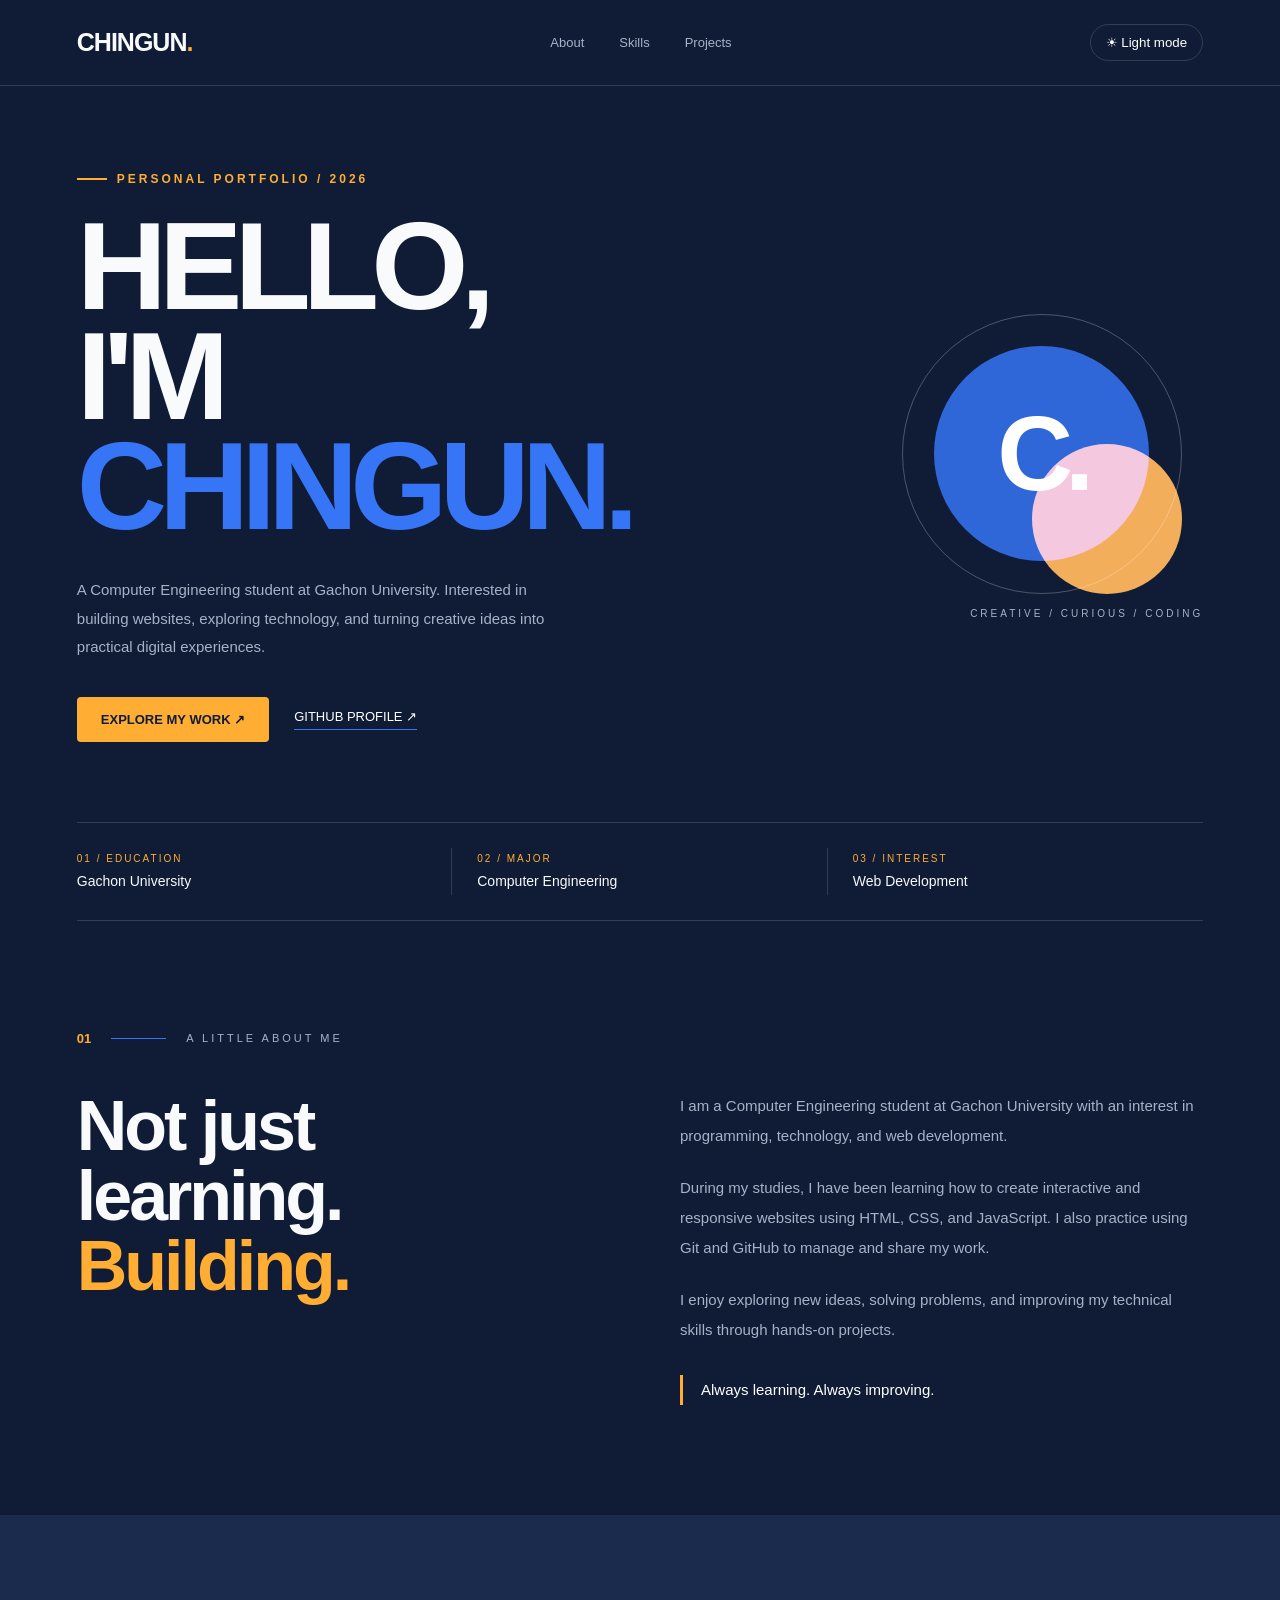
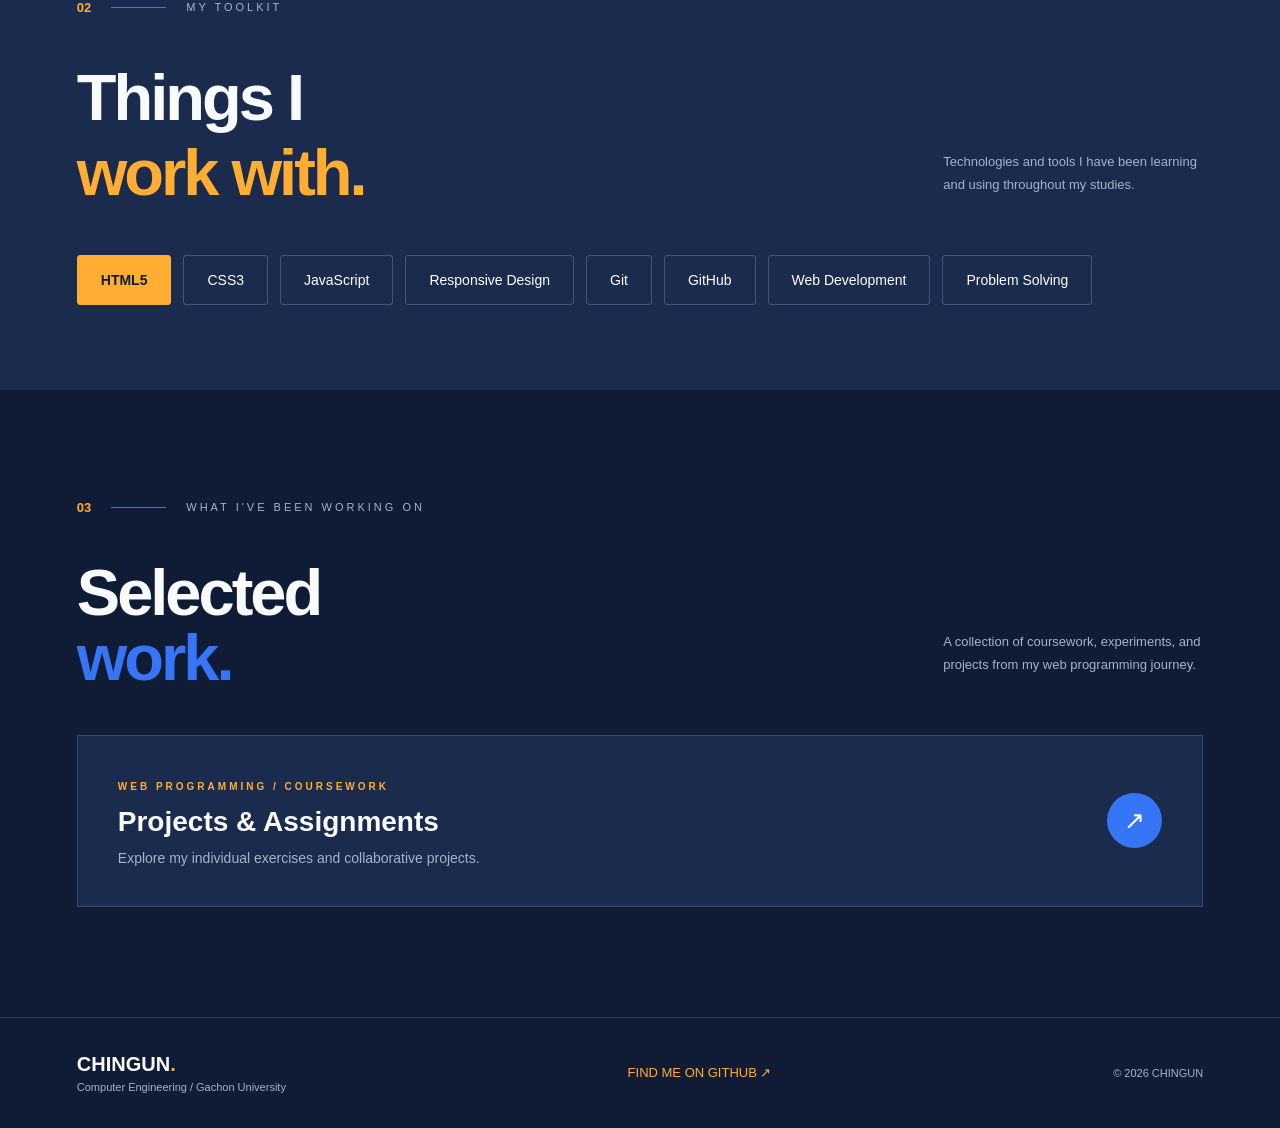
==== index.html @ 5b151d81 "Create index.html" ====
<!DOCTYPE html>
<html lang="en">
<head>
  <meta charset="UTF-8">
  <meta name="viewport" content="width=device-width, initial-scale=1.0">
  <meta name="description" content="Chingun's personal portfolio and web development projects.">
  <title>CHINGUN — Digital Portfolio</title>
  <script src="script.js" defer></script>

  <style>
    :root {
      --navy: #101c35;
      --navy-light: #1a2b4d;
      --blue: #3675f5;
      --orange: #ffad33;
      --white: #f8fafc;
      --muted: #a6b2c7;
      --line: rgba(255,255,255,0.14);
    }

    * {
      box-sizing: border-box;
      scroll-behavior: smooth;
    }

    body {
      margin: 0;
      font-family: Arial, sans-serif;
      background: var(--navy);
      color: var(--white);
    }

    a {
      color: inherit;
      text-decoration: none;
    }

    .container {
      width: min(1150px, 88%);
      margin: auto;
    }

    /* Header */

    header {
      border-bottom: 1px solid var(--line);
    }

    .navigation {
      min-height: 85px;
      display: flex;
      align-items: center;
      justify-content: space-between;
      gap: 25px;
    }

    .logo {
      font-size: 25px;
      font-weight: 900;
      letter-spacing: -1px;
    }

    .logo span {
      color: var(--orange);
    }

    .nav-links {
      display: flex;
      align-items: center;
      gap: 35px;
    }

    .nav-links a {
      color: var(--muted);
      font-size: 13px;
      transition: 0.2s;
    }

    .nav-links a:hover {
      color: var(--orange);
    }

    .theme-toggle {
      padding: 10px 15px;
      color: white;
      background: transparent;
      border: 1px solid var(--line);
      border-radius: 30px;
      cursor: pointer;
    }

    .theme-toggle:hover {
      border-color: var(--orange);
      color: var(--orange);
    }

    /* Hero */

    .hero {
      min-height: 600px;
      display: grid;
      grid-template-columns: 1.4fr 0.6fr;
      align-items: center;
      gap: 50px;
      padding: 80px 0;
    }

    .hero-label {
      display: inline-flex;
      align-items: center;
      gap: 10px;
      color: var(--orange);
      font-size: 12px;
      font-weight: bold;
      letter-spacing: 3px;
      margin-bottom: 25px;
    }

    .hero-label::before {
      content: "";
      width: 30px;
      height: 2px;
      background: var(--orange);
    }

    .hero h1 {
      font-size: clamp(65px, 10vw, 125px);
      line-height: 0.88;
      letter-spacing: -8px;
      margin: 0;
      text-transform: uppercase;
    }

    .hero h1 span {
      color: var(--blue);
    }

    .hero-description {
      color: var(--muted);
      max-width: 470px;
      line-height: 1.9;
      font-size: 15px;
      margin: 35px 0;
    }

    .hero-buttons {
      display: flex;
      align-items: center;
      gap: 25px;
      flex-wrap: wrap;
    }

    .primary-button {
      display: inline-block;
      padding: 15px 24px;
      background: var(--orange);
      color: var(--navy);
      border-radius: 4px;
      font-size: 13px;
      font-weight: bold;
      transition: 0.2s;
    }

    .primary-button:hover {
      background: white;
      transform: translateY(-3px);
    }

    .github-link {
      color: white;
      font-size: 13px;
      border-bottom: 1px solid var(--blue);
      padding-bottom: 5px;
    }

    .github-link:hover {
      color: var(--orange);
    }

    /* Decorative profile graphic */

    .hero-graphic {
      min-height: 340px;
      display: flex;
      justify-content: center;
      align-items: center;
      position: relative;
    }

    .graphic-circle {
      width: 280px;
      height: 280px;
      border-radius: 50%;
      border: 1px solid rgba(255,255,255,0.25);
      display: flex;
      align-items: center;
      justify-content: center;
      position: relative;
    }

    .graphic-circle::before {
      content: "";
      position: absolute;
      width: 215px;
      height: 215px;
      border-radius: 50%;
      background: var(--blue);
      opacity: 0.85;
    }

    .graphic-circle::after {
      content: "";
      position: absolute;
      width: 150px;
      height: 150px;
      border-radius: 50%;
      background: var(--orange);
      transform: translate(65px, 65px);
      opacity: 0.95;
      mix-blend-mode: screen;
    }

    .graphic-letter {
      position: relative;
      z-index: 2;
      font-size: 105px;
      font-weight: 900;
      color: white;
      letter-spacing: -8px;
    }

    .graphic-caption {
      position: absolute;
      bottom: 5px;
      right: 0;
      color: var(--muted);
      font-size: 10px;
      letter-spacing: 3px;
    }

    /* Information bar */

    .info-bar {
      border-top: 1px solid var(--line);
      border-bottom: 1px solid var(--line);
      display: grid;
      grid-template-columns: repeat(3, 1fr);
      padding: 25px 0;
    }

    .info-item {
      padding: 5px 25px;
      border-right: 1px solid var(--line);
    }

    .info-item:first-child {
      padding-left: 0;
    }

    .info-item:last-child {
      border-right: none;
    }

    .info-item span {
      display: block;
      color: var(--orange);
      font-size: 10px;
      letter-spacing: 2px;
      margin-bottom: 8px;
    }

    .info-item strong {
      font-size: 14px;
      font-weight: normal;
    }

    /* About */

    .section {
      padding: 110px 0;
    }

    .section-top {
      display: flex;
      align-items: center;
      gap: 20px;
      margin-bottom: 45px;
    }

    .section-number {
      color: var(--orange);
      font-size: 13px;
      font-weight: bold;
    }

    .section-line {
      width: 55px;
      height: 1px;
      background: var(--blue);
    }

    .section-label {
      color: var(--muted);
      font-size: 11px;
      letter-spacing: 3px;
    }

    .about-grid {
      display: grid;
      grid-template-columns: 1fr 1fr;
      gap: 80px;
    }

    .about-title {
      font-size: clamp(42px, 6vw, 70px);
      line-height: 1;
      letter-spacing: -3px;
      margin: 0;
    }

    .about-title span {
      color: var(--orange);
    }

    .about-text {
      color: var(--muted);
      font-size: 15px;
      line-height: 2;
    }

    .about-text p {
      margin-top: 0;
      margin-bottom: 22px;
    }

    .about-highlight {
      color: white;
      border-left: 3px solid var(--orange);
      padding-left: 18px;
      margin-top: 30px;
    }

    /* Skills */

    .skills-section {
      background: var(--navy-light);
      padding: 85px 0;
    }

    .skills-header {
      display: flex;
      justify-content: space-between;
      align-items: end;
      gap: 30px;
      margin-bottom: 45px;
    }

    .skills-header h2 {
      font-size: clamp(40px, 6vw, 65px);
      margin: 0;
      letter-spacing: -3px;
    }

    .skills-header h2 span {
      color: var(--orange);
    }

    .skills-header p {
      color: var(--muted);
      font-size: 13px;
      max-width: 260px;
      line-height: 1.8;
    }

    .skills-list {
      display: flex;
      flex-wrap: wrap;
      gap: 12px;
    }

    .skill-tag {
      padding: 16px 23px;
      border: 1px solid rgba(255,255,255,0.2);
      border-radius: 3px;
      color: white;
      font-size: 14px;
      transition: 0.2s;
    }

    .skill-tag:hover {
      background: var(--blue);
      border-color: var(--blue);
      transform: translateY(-3px);
    }

    .skill-tag.featured {
      background: var(--orange);
      color: var(--navy);
      border-color: var(--orange);
      font-weight: bold;
    }

    /* Projects */

    .projects-section {
      padding: 110px 0;
    }

    .projects-header {
      display: flex;
      justify-content: space-between;
      align-items: end;
      gap: 25px;
      margin-bottom: 45px;
    }

    .projects-header h2 {
      font-size: clamp(40px, 6vw, 65px);
      line-height: 1;
      margin: 0;
      letter-spacing: -3px;
    }

    .projects-header h2 span {
      color: var(--blue);
    }

    .projects-header p {
      color: var(--muted);
      font-size: 13px;
      max-width: 260px;
      line-height: 1.8;
    }

    .project-card {
      background: var(--navy-light);
      border: 1px solid var(--line);
      padding: 40px;
      display: flex;
      align-items: center;
      justify-content: space-between;
      gap: 30px;
      transition: 0.2s;
    }

    .project-card:hover {
      border-color: var(--orange);
      transform: translateY(-4px);
    }

    .project-category {
      color: var(--orange);
      font-size: 10px;
      letter-spacing: 3px;
      font-weight: bold;
    }

    .project-card h3 {
      font-size: 28px;
      margin: 12px 0;
    }

    .project-card p {
      color: var(--muted);
      font-size: 14px;
      margin: 0;
    }

    .project-arrow {
      width: 55px;
      height: 55px;
      display: flex;
      align-items: center;
      justify-content: center;
      background: var(--blue);
      border-radius: 50%;
      color: white;
      font-size: 25px;
      flex-shrink: 0;
      transition: 0.2s;
    }

    .project-card:hover .project-arrow {
      background: var(--orange);
      color: var(--navy);
      transform: rotate(45deg);
    }

    /* Footer */

    footer {
      border-top: 1px solid var(--line);
      padding: 35px 0;
    }

    .footer-content {
      display: flex;
      justify-content: space-between;
      align-items: center;
      gap: 20px;
      flex-wrap: wrap;
    }

    .footer-name {
      font-size: 20px;
      font-weight: 900;
    }

    .footer-name span {
      color: var(--orange);
    }

    .footer-note {
      color: var(--muted);
      font-size: 11px;
      margin-top: 5px;
    }

    .footer-content a {
      color: var(--orange);
      font-size: 13px;
    }

    .copyright {
      color: var(--muted);
      font-size: 11px;
    }

    /* Light mode */

    body.light-mode {
      --navy: #f4f6fb;
      --navy-light: #e8eef9;
      --white: #17233c;
      --muted: #68758c;
      --line: rgba(23,46,85,0.18);
    }

    body.light-mode .hero h1,
    body.light-mode .about-title,
    body.light-mode .skills-header h2,
    body.light-mode .projects-header h2 {
      color: #172e55;
    }

    body.light-mode .hero-description,
    body.light-mode .about-text,
    body.light-mode .skills-header p,
    body.light-mode .projects-header p {
      color: #52627a;
    }

    body.light-mode .nav-links a,
    body.light-mode .github-link,
    body.light-mode .skill-tag,
    body.light-mode .project-card h3 {
      color: #17233c;
    }

    body.light-mode .skill-tag {
      border-color: rgba(23,46,85,0.2);
    }

    body.light-mode .skill-tag.featured {
      color: #172e55;
    }

    body.light-mode .project-card {
      background: white;
    }

    body.light-mode .about-highlight {
      color: #17233c;
    }

    body.light-mode .graphic-letter {
      color: white;
    }

    /* Responsive */

    @media (max-width: 800px) {
      .hero {
        grid-template-columns: 1fr;
        padding: 65px 0;
      }

      .hero-graphic {
        min-height: 280px;
      }

      .about-grid {
        grid-template-columns: 1fr;
        gap: 30px;
      }

      .skills-header,
      .projects-header {
        align-items: flex-start;
        flex-direction: column;
      }
    }

    @media (max-width: 550px) {
      .navigation {
        padding: 18px 0;
        flex-wrap: wrap;
      }

      .nav-links {
        order: 3;
        width: 100%;
        justify-content: space-between;
        gap: 10px;
      }

      .hero h1 {
        letter-spacing: -4px;
      }

      .graphic-circle {
        width: 230px;
        height: 230px;
      }

      .graphic-circle::before {
        width: 175px;
        height: 175px;
      }

      .graphic-circle::after {
        width: 120px;
        height: 120px;
      }

      .graphic-letter {
        font-size: 85px;
      }

      .info-bar {
        grid-template-columns: 1fr;
        gap: 20px;
      }

      .info-item,
      .info-item:first-child {
        border-right: none;
        border-bottom: 1px solid var(--line);
        padding: 0 0 15px;
      }

      .info-item:last-child {
        border-bottom: none;
      }

      .section {
        padding: 75px 0;
      }

      .project-card {
        padding: 25px;
      }

      .project-card h3 {
        font-size: 22px;
      }

      .footer-content {
        align-items: flex-start;
        flex-direction: column;
      }
    }
  </style>
</head>

<body>

  <header>
    <nav class="navigation container" aria-label="Main navigation">
      <a href="index.html" class="logo">CHINGUN<span>.</span></a>

      <div class="nav-links">
        <a href="#about">About</a>
        <a href="#skills">Skills</a>
        <a href="#projects">Projects</a>
      </div>

      <button class="theme-toggle" id="theme-toggle"
        type="button" aria-label="Switch to light mode" aria-pressed="false">
        <span id="theme-icon">☀</span>
        <span id="theme-label">Light mode</span>
      </button>
    </nav>
  </header>

  <main>

    <!-- Hero section -->
    <section class="hero container">

      <div>
        <div class="hero-label">PERSONAL PORTFOLIO / 2026</div>

        <h1>HELLO,<br>I'M<br><span>CHINGUN.</span></h1>

        <p class="hero-description">
          A Computer Engineering student at Gachon University.
          Interested in building websites, exploring technology,
          and turning creative ideas into practical digital experiences.
        </p>

        <div class="hero-buttons">
          <a href="projects.html" class="primary-button">
            EXPLORE MY WORK ↗
          </a>

          <a class="github-link"
             href="https://github.com/ERDENETSOGT-DELGERBAT"
             target="_blank"
             rel="noopener noreferrer">
            GITHUB PROFILE ↗
          </a>
        </div>
      </div>

      <div class="hero-graphic" aria-label="Decorative C graphic">
        <div class="graphic-circle">
          <span class="graphic-letter">C.</span>
        </div>
        <span class="graphic-caption">CREATIVE / CURIOUS / CODING</span>
      </div>

    </section>

    <!-- Quick information -->
    <section class="info-bar container">
      <div class="info-item">
        <span>01 / EDUCATION</span>
        <strong>Gachon University</strong>
      </div>

      <div class="info-item">
        <span>02 / MAJOR</span>
        <strong>Computer Engineering</strong>
      </div>

      <div class="info-item">
        <span>03 / INTEREST</span>
        <strong>Web Development</strong>
      </div>
    </section>

    <!-- About -->
    <section class="section container" id="about">

      <div class="section-top">
        <span class="section-number">01</span>
        <span class="section-line"></span>
        <span class="section-label">A LITTLE ABOUT ME</span>
      </div>

      <div class="about-grid">

        <h2 class="about-title">
          Not just<br>
          learning.<br>
          <span>Building.</span>
        </h2>

        <div class="about-text">
          <p>
            I am a Computer Engineering student at Gachon University
            with an interest in programming, technology, and web development.
          </p>

          <p>
            During my studies, I have been learning how to create
            interactive and responsive websites using HTML, CSS,
            and JavaScript. I also practice using Git and GitHub
            to manage and share my work.
          </p>

          <p>
            I enjoy exploring new ideas, solving problems, and
            improving my technical skills through hands-on projects.
          </p>

          <div class="about-highlight">
            Always learning. Always improving.
          </div>
        </div>

      </div>
    </section>

    <!-- Skills -->
    <section class="skills-section" id="skills">
      <div class="container">

        <div class="section-top">
          <span class="section-number">02</span>
          <span class="section-line"></span>
          <span class="section-label">MY TOOLKIT</span>
        </div>

        <div class="skills-header">
          <h2>Things I<br><span>work with.</span></h2>

          <p>
            Technologies and tools I have been learning
            and using throughout my studies.
          </p>
        </div>

        <div class="skills-list">
          <span class="skill-tag featured">HTML5</span>
          <span class="skill-tag">CSS3</span>
          <span class="skill-tag">JavaScript</span>
          <span class="skill-tag">Responsive Design</span>
          <span class="skill-tag">Git</span>
          <span class="skill-tag">GitHub</span>
          <span class="skill-tag">Web Development</span>
          <span class="skill-tag">Problem Solving</span>
        </div>

      </div>
    </section>

    <!-- Projects -->
    <section class="projects-section container" id="projects">

      <div class="section-top">
        <span class="section-number">03</span>
        <span class="section-line"></span>
        <span class="section-label">WHAT I'VE BEEN WORKING ON</span>
      </div>

      <div class="projects-header">
        <h2>Selected<br><span>work.</span></h2>

        <p>
          A collection of coursework, experiments,
          and projects from my web programming journey.
        </p>
      </div>

      <a href="projects.html" class="project-card">
        <div>
          <span class="project-category">WEB PROGRAMMING / COURSEWORK</span>
          <h3>Projects & Assignments</h3>
          <p>Explore my individual exercises and collaborative projects.</p>
        </div>

        <span class="project-arrow" aria-hidden="true">↗</span>
      </a>

    </section>

  </main>

  <!-- Footer -->
  <footer>
    <div class="footer-content container">

      <div>
        <div class="footer-name">CHINGUN<span>.</span></div>
        <div class="footer-note">
          Computer Engineering / Gachon University
        </div>
      </div>

      <a href="https://github.com/ERDENETSOGT-DELGERBAT"
         target="_blank"
         rel="noopener noreferrer">
        FIND ME ON GITHUB ↗
      </a>

      <span class="copyright">
        © <span id="current-year">2026</span> CHINGUN
      </span>

    </div>
  </footer>

</body>
</html>
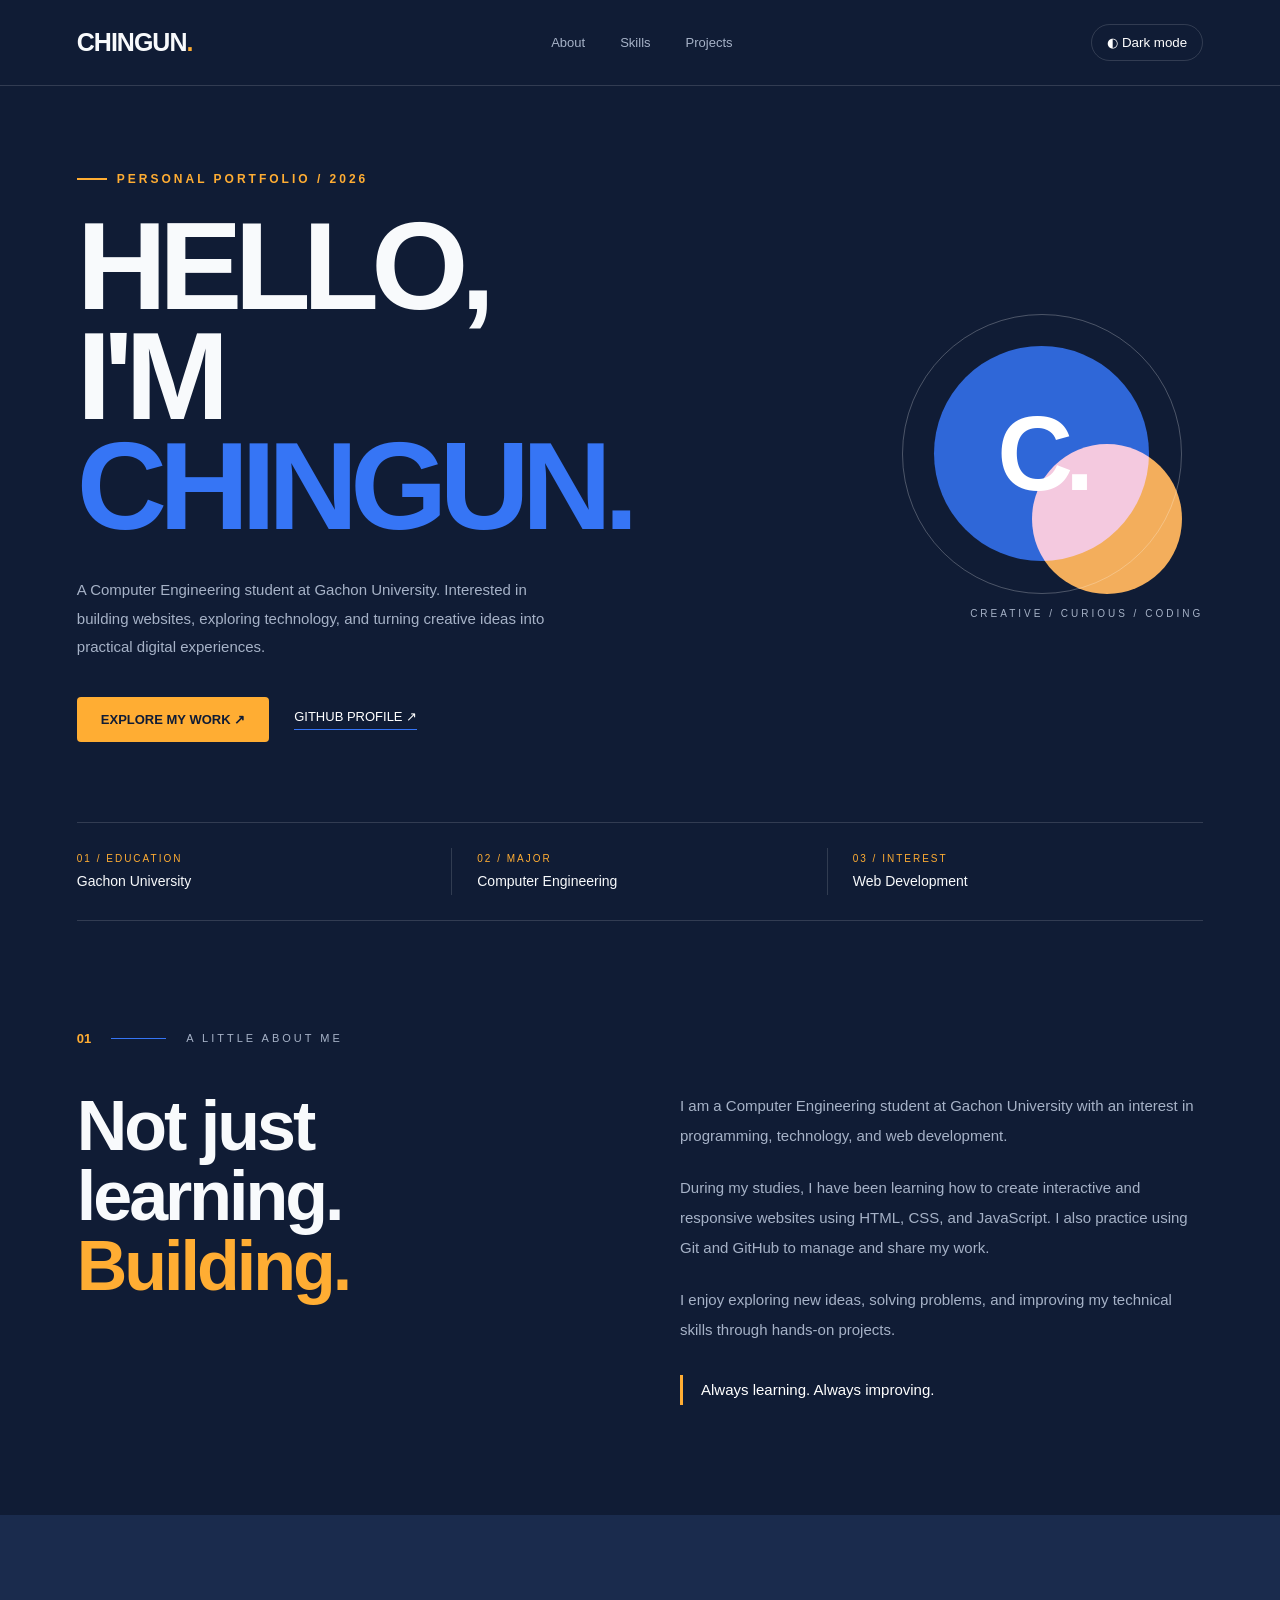
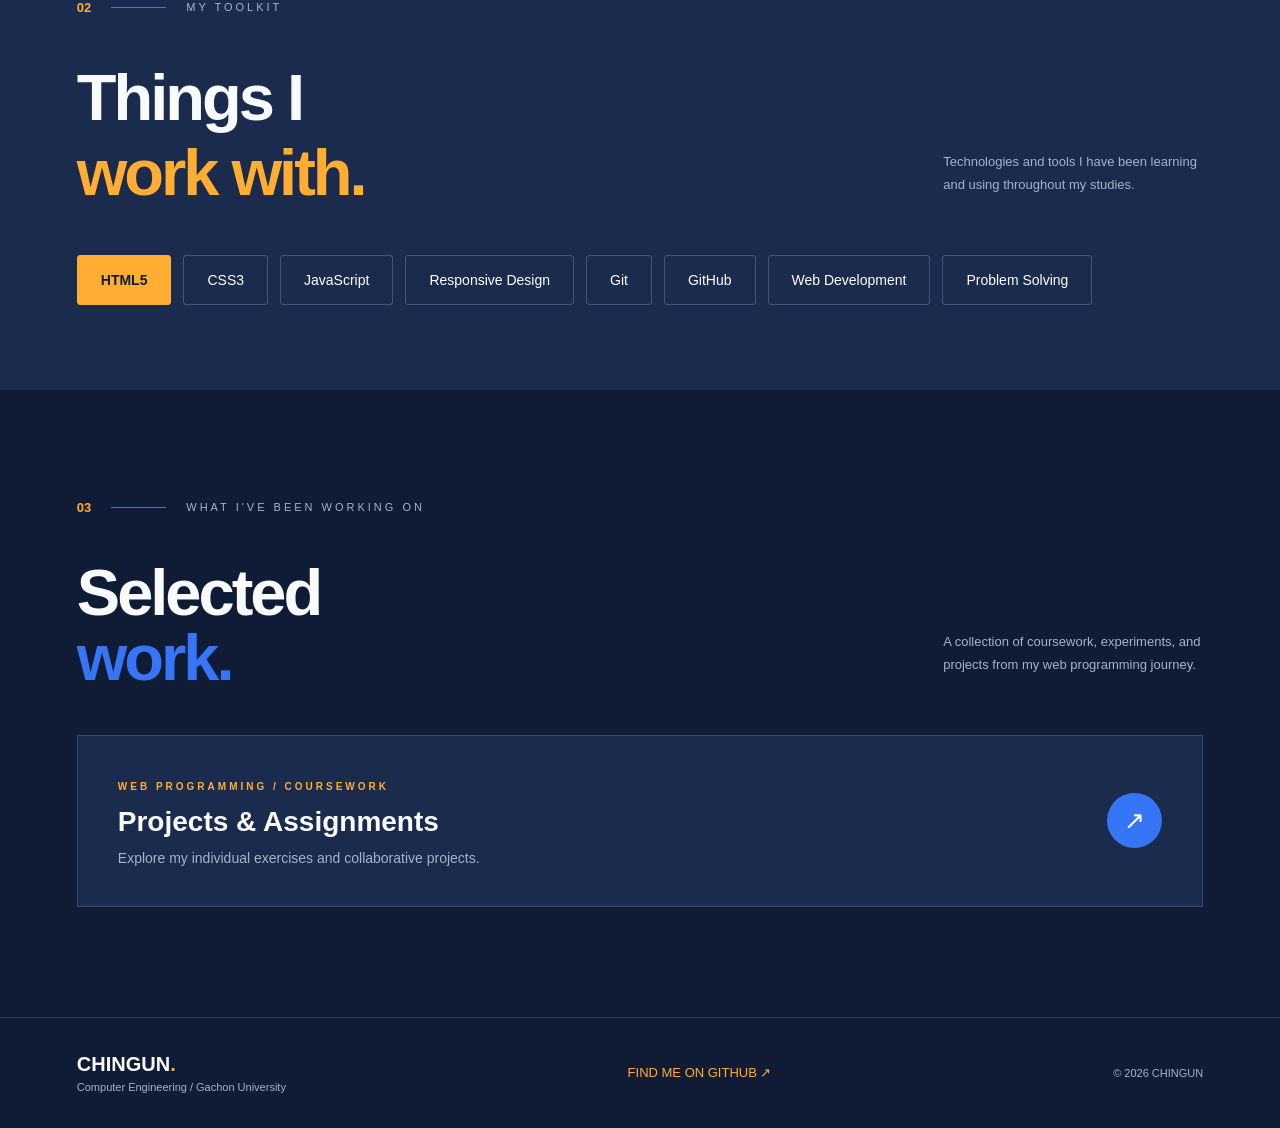
==== commit cd7d7542: "Clean up index.html and update GitHub links Removed commented sections for clarity and updated GitHu" ====
--- a/index.html
+++ b/index.html
@@ -41,8 +41,6 @@
       margin: auto;
     }
 
-    /* Header */
-
     header {
       border-bottom: 1px solid var(--line);
     }
@@ -94,8 +92,6 @@
       border-color: var(--orange);
       color: var(--orange);
     }
-
-    /* Hero */
 
     .hero {
       min-height: 600px;
@@ -177,8 +173,6 @@
     .github-link:hover {
       color: var(--orange);
     }
-
-    /* Decorative profile graphic */
 
     .hero-graphic {
       min-height: 340px;
@@ -239,8 +233,6 @@
       letter-spacing: 3px;
     }
 
-    /* Information bar */
-
     .info-bar {
       border-top: 1px solid var(--line);
       border-bottom: 1px solid var(--line);
@@ -275,8 +267,6 @@
       font-weight: normal;
     }
 
-    /* About */
-
     .section {
       padding: 110px 0;
     }
@@ -340,8 +330,6 @@
       padding-left: 18px;
       margin-top: 30px;
     }
-
-    /* Skills */
 
     .skills-section {
       background: var(--navy-light);
@@ -401,8 +389,6 @@
       font-weight: bold;
     }
 
-    /* Projects */
-
     .projects-section {
       padding: 110px 0;
     }
@@ -487,8 +473,6 @@
       transform: rotate(45deg);
     }
 
-    /* Footer */
-
     footer {
       border-top: 1px solid var(--line);
       padding: 35px 0;
@@ -526,8 +510,6 @@
       color: var(--muted);
       font-size: 11px;
     }
-
-    /* Light mode */
 
     body.light-mode {
       --navy: #f4f6fb;
@@ -577,8 +559,6 @@
     body.light-mode .graphic-letter {
       color: white;
     }
-
-    /* Responsive */
 
     @media (max-width: 800px) {
       .hero {
@@ -696,9 +676,7 @@
 
   <main>
 
-    <!-- Hero section -->
     <section class="hero container">
-
       <div>
         <div class="hero-label">PERSONAL PORTFOLIO / 2026</div>
 
@@ -716,7 +694,7 @@
           </a>
 
           <a class="github-link"
-             href="https://github.com/ERDENETSOGT-DELGERBAT"
+             href="https://github.com/aidy40"
              target="_blank"
              rel="noopener noreferrer">
             GITHUB PROFILE ↗
@@ -730,10 +708,8 @@
         </div>
         <span class="graphic-caption">CREATIVE / CURIOUS / CODING</span>
       </div>
-
     </section>
 
-    <!-- Quick information -->
     <section class="info-bar container">
       <div class="info-item">
         <span>01 / EDUCATION</span>
@@ -751,9 +727,7 @@
       </div>
     </section>
 
-    <!-- About -->
     <section class="section container" id="about">
-
       <div class="section-top">
         <span class="section-number">01</span>
         <span class="section-line"></span>
@@ -761,7 +735,6 @@
       </div>
 
       <div class="about-grid">
-
         <h2 class="about-title">
           Not just<br>
           learning.<br>
@@ -790,14 +763,11 @@
             Always learning. Always improving.
           </div>
         </div>
-
       </div>
     </section>
 
-    <!-- Skills -->
     <section class="skills-section" id="skills">
       <div class="container">
-
         <div class="section-top">
           <span class="section-number">02</span>
           <span class="section-line"></span>
@@ -823,13 +793,10 @@
           <span class="skill-tag">Web Development</span>
           <span class="skill-tag">Problem Solving</span>
         </div>
-
       </div>
     </section>
 
-    <!-- Projects -->
     <section class="projects-section container" id="projects">
-
       <div class="section-top">
         <span class="section-number">03</span>
         <span class="section-line"></span>
@@ -854,15 +821,12 @@
 
         <span class="project-arrow" aria-hidden="true">↗</span>
       </a>
-
     </section>
 
   </main>
 
-  <!-- Footer -->
   <footer>
     <div class="footer-content container">
-
       <div>
         <div class="footer-name">CHINGUN<span>.</span></div>
         <div class="footer-note">
@@ -870,7 +834,7 @@
         </div>
       </div>
 
-      <a href="https://github.com/ERDENETSOGT-DELGERBAT"
+      <a href="https://github.com/aidy40"
          target="_blank"
          rel="noopener noreferrer">
         FIND ME ON GITHUB ↗
@@ -879,7 +843,6 @@
       <span class="copyright">
         © <span id="current-year">2026</span> CHINGUN
       </span>
-
     </div>
   </footer>
 
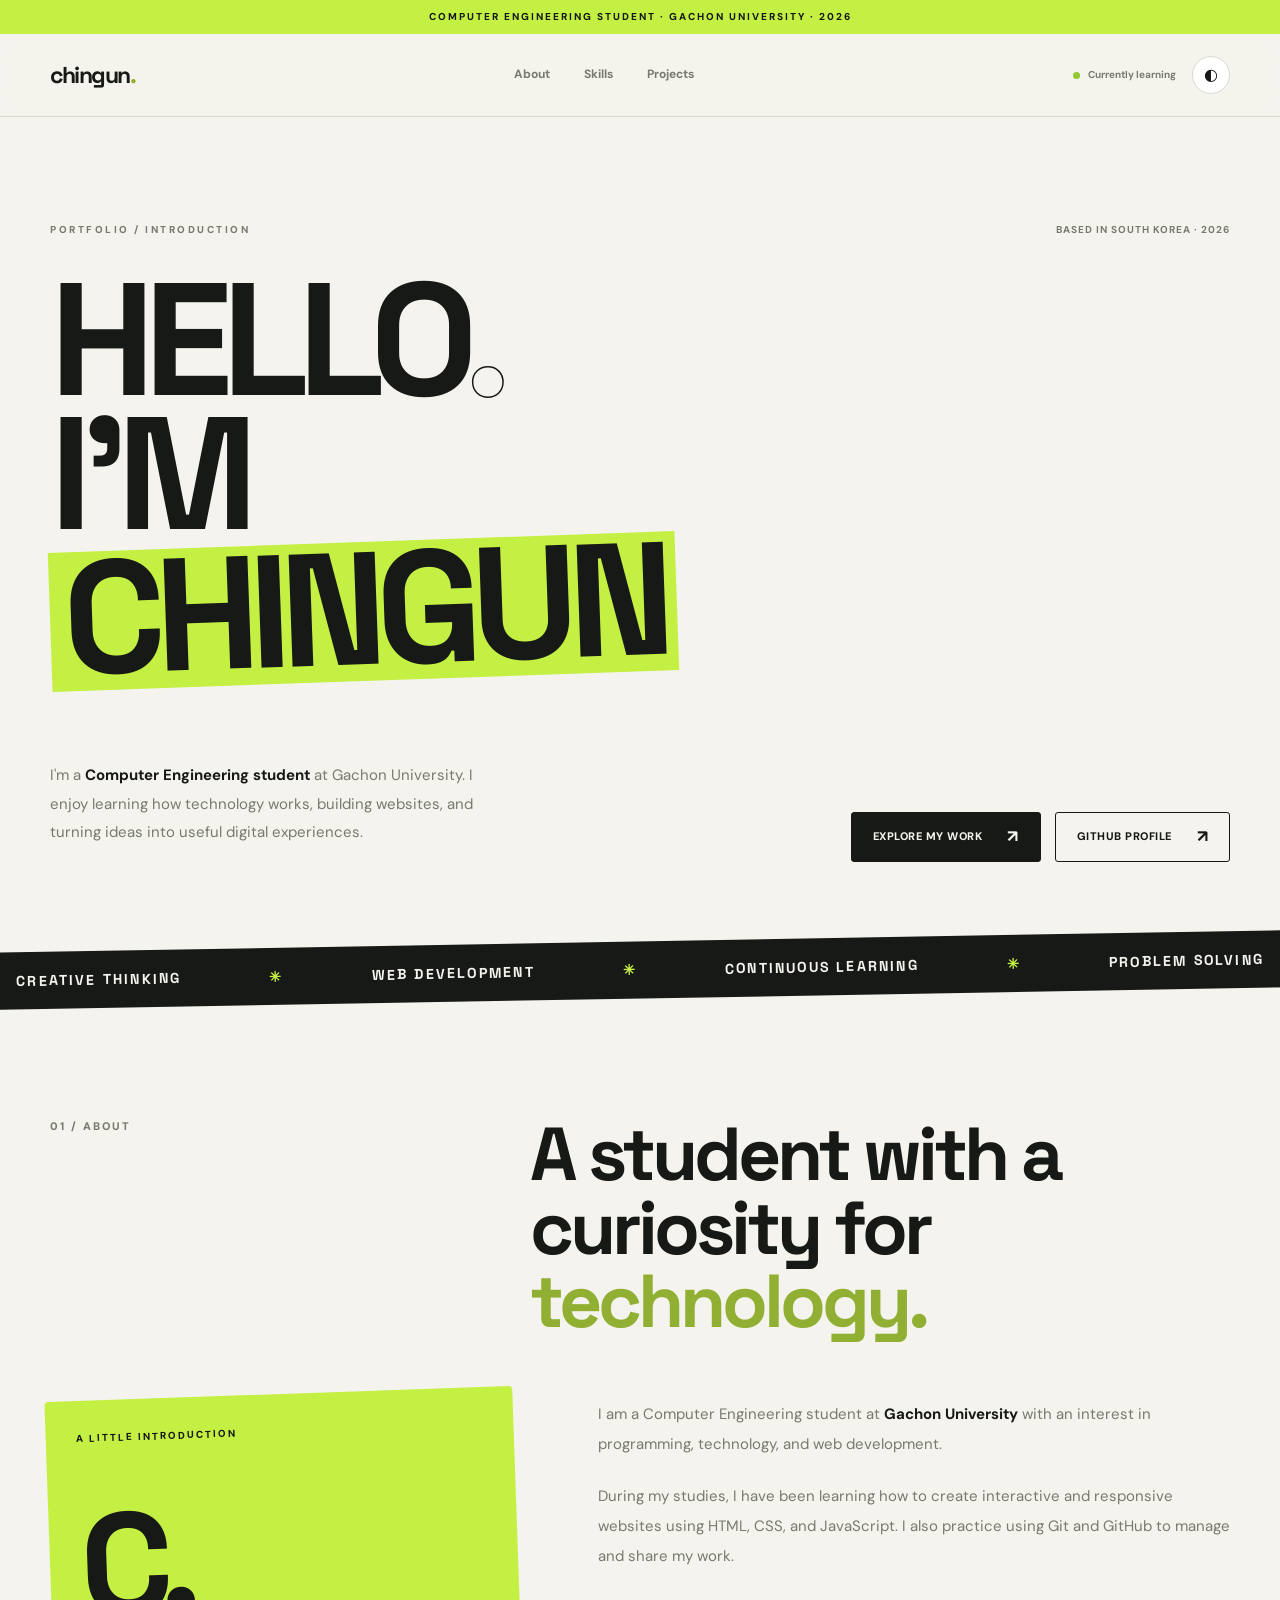
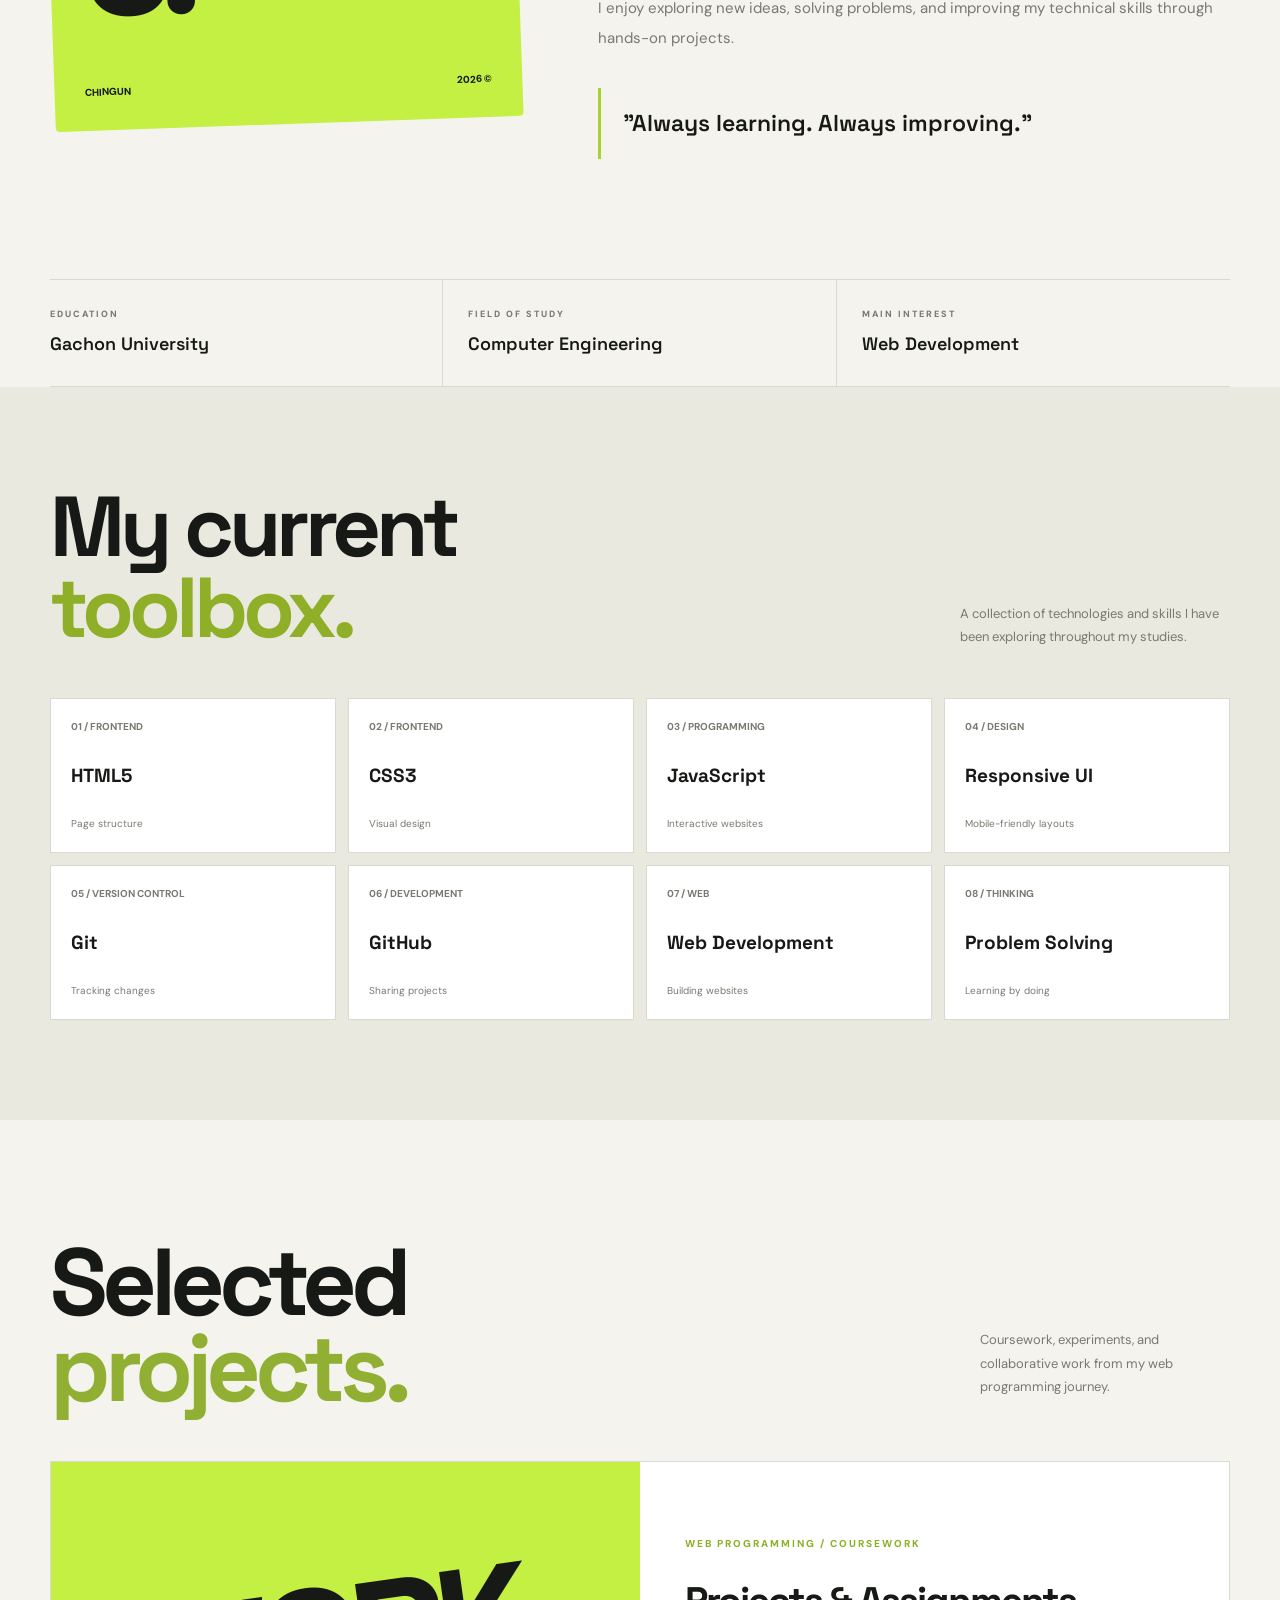
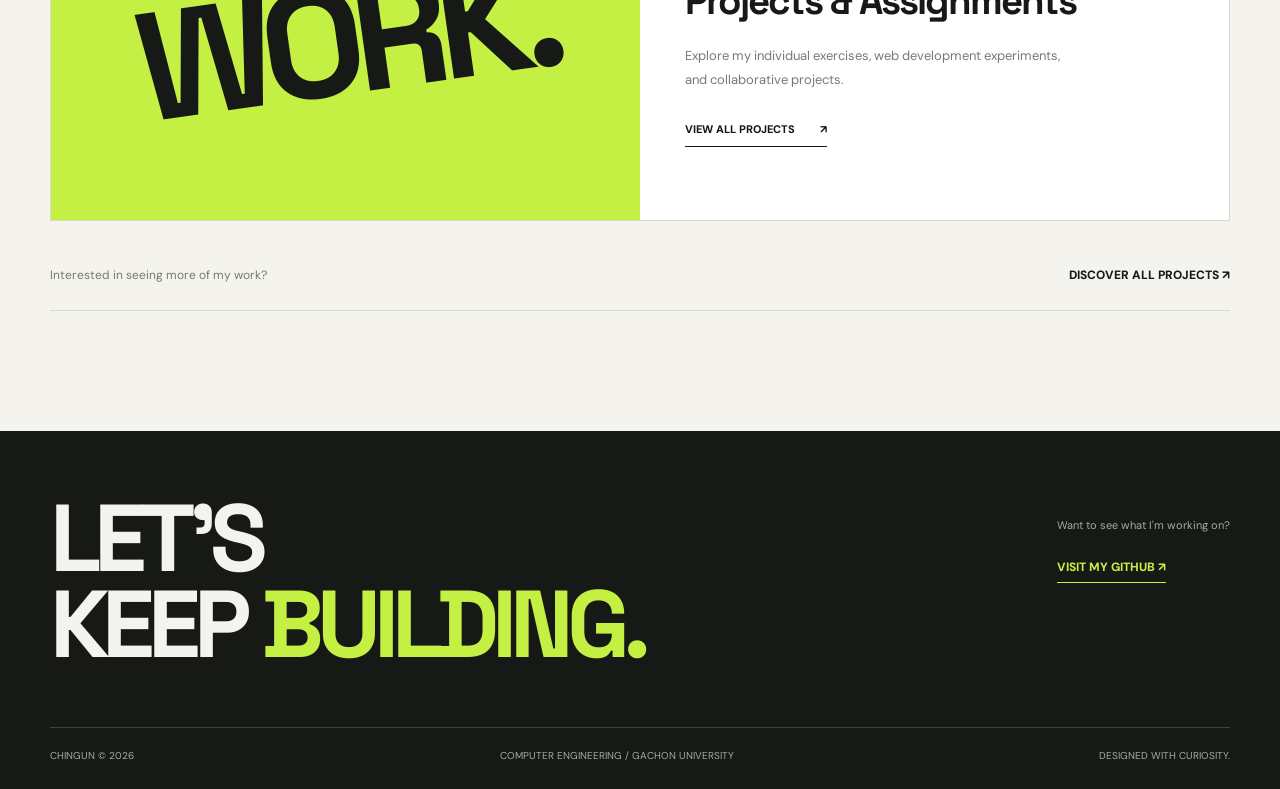
==== commit c604f69d: "Update index.html" ====
--- a/index.html
+++ b/index.html
@@ -5,30 +5,59 @@
   <meta charset="UTF-8">
   <meta name="viewport" content="width=device-width, initial-scale=1.0">
   <meta name="description" content="Chingun's personal portfolio and web development projects.">
-  <title>CHINGUN — Digital Portfolio</title>
+  <title>Chingun — Creative Developer</title>
+
   <script src="script.js" defer></script>
+
+  <link rel="preconnect" href="https://fonts.googleapis.com">
+  <link rel="preconnect" href="https://fonts.gstatic.com" crossorigin>
+  <link href="https://fonts.googleapis.com/css2?family=DM+Sans:wght@400;500;600;700;800&family=Space+Grotesk:wght@400;500;600;700&display=swap" rel="stylesheet">
 
   <style>
     :root {
-      --navy: #101c35;
-      --navy-light: #1a2b4d;
-      --blue: #3675f5;
-      --orange: #ffad33;
-      --white: #f8fafc;
-      --muted: #a6b2c7;
-      --line: rgba(255,255,255,0.14);
+      color-scheme: light;
+      --bg: #f4f3ed;
+      --surface: #ffffff;
+      --surface-alt: #e9e9df;
+      --text: #171916;
+      --muted: #777a70;
+      --accent: #c4f044;
+      --accent-dark: #a5d42e;
+      --line: #d8d9cf;
+      --header: rgba(244, 243, 237, .92);
+      --shadow: 0 18px 45px rgba(20, 25, 15, .08);
+    }
+
+    body.dark-mode {
+      color-scheme: dark;
+      --bg: #171a16;
+      --surface: #222720;
+      --surface-alt: #2b3228;
+      --text: #f1f3e9;
+      --muted: #a5ad9b;
+      --accent: #c4f044;
+      --accent-dark: #d2ff60;
+      --line: #3a4236;
+      --header: rgba(23, 26, 22, .92);
+      --shadow: 0 18px 45px rgba(0, 0, 0, .25);
     }
 
     * {
       box-sizing: border-box;
+    }
+
+    html {
       scroll-behavior: smooth;
+      scroll-padding-top: 100px;
     }
 
     body {
       margin: 0;
-      font-family: Arial, sans-serif;
-      background: var(--navy);
-      color: var(--white);
+      background: var(--bg);
+      color: var(--text);
+      font-family: 'DM Sans', sans-serif;
+      line-height: 1.6;
+      transition: background .3s ease, color .3s ease;
     }
 
     a {
@@ -36,17 +65,48 @@
       text-decoration: none;
     }
 
+    button {
+      font: inherit;
+    }
+
+    a:focus-visible,
+    button:focus-visible {
+      outline: 3px solid var(--accent-dark);
+      outline-offset: 4px;
+    }
+
+    ::selection {
+      background: var(--accent);
+      color: #171916;
+    }
+
     .container {
-      width: min(1150px, 88%);
-      margin: auto;
+      width: min(1180px, calc(100% - 80px));
+      margin: 0 auto;
+    }
+
+    .top-note {
+      padding: 9px 0;
+      background: var(--accent);
+      color: #171916;
+      text-align: center;
+      font-size: 10px;
+      font-weight: 800;
+      letter-spacing: 2px;
+      text-transform: uppercase;
     }
 
     header {
+      position: sticky;
+      top: 0;
+      z-index: 100;
+      background: var(--header);
+      backdrop-filter: blur(16px);
       border-bottom: 1px solid var(--line);
     }
 
     .navigation {
-      min-height: 85px;
+      min-height: 82px;
       display: flex;
       align-items: center;
       justify-content: space-between;
@@ -54,601 +114,878 @@
     }
 
     .logo {
-      font-size: 25px;
-      font-weight: 900;
-      letter-spacing: -1px;
+      font-family: 'Space Grotesk', sans-serif;
+      font-size: 23px;
+      font-weight: 700;
+      letter-spacing: -1.5px;
     }
 
     .logo span {
-      color: var(--orange);
-    }
-
-    .nav-links {
+      color: #8eaf27;
+    }
+
+    .nav-center {
       display: flex;
       align-items: center;
-      gap: 35px;
-    }
-
-    .nav-links a {
-      color: var(--muted);
-      font-size: 13px;
-      transition: 0.2s;
-    }
-
-    .nav-links a:hover {
-      color: var(--orange);
+      gap: 34px;
+    }
+
+    .nav-center a {
+      color: var(--muted);
+      font-size: 12px;
+      font-weight: 700;
+      transition: color .2s ease;
+    }
+
+    .nav-center a:hover {
+      color: var(--text);
+    }
+
+    .nav-right {
+      display: flex;
+      align-items: center;
+      gap: 16px;
+    }
+
+    .availability {
+      display: flex;
+      align-items: center;
+      gap: 8px;
+      color: var(--muted);
+      font-size: 10px;
+      font-weight: 700;
+    }
+
+    .availability::before {
+      content: "";
+      width: 7px;
+      height: 7px;
+      border-radius: 50%;
+      background: #91c832;
     }
 
     .theme-toggle {
-      padding: 10px 15px;
-      color: white;
-      background: transparent;
+      width: 38px;
+      height: 38px;
+      display: grid;
+      place-items: center;
       border: 1px solid var(--line);
-      border-radius: 30px;
+      border-radius: 50%;
+      background: var(--surface);
+      color: var(--text);
       cursor: pointer;
+      transition: .2s ease;
     }
 
     .theme-toggle:hover {
-      border-color: var(--orange);
-      color: var(--orange);
-    }
+      background: var(--accent);
+      color: #171916;
+      border-color: var(--accent);
+      transform: rotate(15deg);
+    }
+
+    /* Hero */
 
     .hero {
-      min-height: 600px;
+      padding: 105px 0 80px;
+    }
+
+    .hero-topline {
+      display: flex;
+      justify-content: space-between;
+      align-items: center;
+      gap: 20px;
+      margin-bottom: 35px;
+    }
+
+    .eyebrow {
+      color: var(--muted);
+      font-size: 10px;
+      font-weight: 800;
+      letter-spacing: 2.5px;
+      text-transform: uppercase;
+    }
+
+    .hero-date {
+      color: var(--muted);
+      font-size: 10px;
+      font-weight: 700;
+      letter-spacing: 1px;
+    }
+
+    .hero h1 {
+      margin: 0;
+      font-family: 'Space Grotesk', sans-serif;
+      font-size: clamp(76px, 12.5vw, 165px);
+      font-weight: 700;
+      letter-spacing: -11px;
+      line-height: .84;
+      text-transform: uppercase;
+    }
+
+    .hero h1 .outline {
+      color: transparent;
+      -webkit-text-stroke: 1.5px var(--text);
+    }
+
+    .hero h1 .highlight {
+      display: inline-block;
+      padding: 0 13px 5px;
+      background: var(--accent);
+      color: #171916;
+      transform: rotate(-2deg);
+    }
+
+    .hero-bottom {
       display: grid;
-      grid-template-columns: 1.4fr 0.6fr;
+      grid-template-columns: 1fr 1fr;
+      align-items: end;
+      gap: 50px;
+      margin-top: 65px;
+    }
+
+    .hero-description {
+      max-width: 450px;
+      color: var(--muted);
+      font-size: 15px;
+      line-height: 1.9;
+    }
+
+    .hero-description strong {
+      color: var(--text);
+    }
+
+    .hero-actions {
+      display: flex;
       align-items: center;
-      gap: 50px;
-      padding: 80px 0;
-    }
-
-    .hero-label {
+      justify-content: flex-end;
+      flex-wrap: wrap;
+      gap: 14px;
+    }
+
+    .button {
+      min-height: 50px;
       display: inline-flex;
       align-items: center;
-      gap: 10px;
-      color: var(--orange);
-      font-size: 12px;
-      font-weight: bold;
-      letter-spacing: 3px;
-      margin-bottom: 25px;
-    }
-
-    .hero-label::before {
-      content: "";
-      width: 30px;
-      height: 2px;
-      background: var(--orange);
-    }
-
-    .hero h1 {
-      font-size: clamp(65px, 10vw, 125px);
-      line-height: 0.88;
-      letter-spacing: -8px;
+      justify-content: center;
+      gap: 25px;
+      padding: 0 21px;
+      border: 1px solid var(--text);
+      border-radius: 3px;
+      font-size: 11px;
+      font-weight: 800;
+      letter-spacing: .5px;
+      transition: .2s ease;
+    }
+
+    .button-primary {
+      background: var(--text);
+      color: var(--bg);
+    }
+
+    .button-primary:hover {
+      background: var(--accent);
+      border-color: var(--accent);
+      color: #171916;
+      transform: translateY(-3px);
+    }
+
+    .button-secondary {
+      background: transparent;
+      color: var(--text);
+    }
+
+    .button-secondary:hover {
+      background: var(--surface-alt);
+      transform: translateY(-3px);
+    }
+
+    .button span {
+      font-size: 17px;
+    }
+
+    /* Marquee-style strip */
+
+    .ticker {
+      overflow: hidden;
+      padding: 17px 0;
+      background: var(--text);
+      color: var(--bg);
+      transform: rotate(-1deg) scale(1.02);
+    }
+
+    .ticker-content {
+      display: flex;
+      justify-content: space-around;
+      align-items: center;
+      gap: 30px;
+      white-space: nowrap;
+      font-family: 'Space Grotesk', sans-serif;
+      font-size: 14px;
+      font-weight: 700;
+      letter-spacing: 2px;
+      text-transform: uppercase;
+    }
+
+    .ticker-content span:nth-child(even) {
+      color: var(--accent);
+    }
+
+    /* About */
+
+    .section {
+      padding: 120px 0;
+    }
+
+    .section-heading {
+      display: flex;
+      justify-content: space-between;
+      align-items: start;
+      gap: 30px;
+      margin-bottom: 55px;
+    }
+
+    .section-index {
+      color: var(--muted);
+      font-size: 11px;
+      font-weight: 800;
+      letter-spacing: 2px;
+    }
+
+    .section-title {
+      max-width: 700px;
       margin: 0;
-      text-transform: uppercase;
-    }
-
-    .hero h1 span {
-      color: var(--blue);
-    }
-
-    .hero-description {
-      color: var(--muted);
-      max-width: 470px;
-      line-height: 1.9;
+      font-family: 'Space Grotesk', sans-serif;
+      font-size: clamp(43px, 6vw, 75px);
+      line-height: .98;
+      letter-spacing: -4px;
+    }
+
+    .section-title span {
+      color: #91af32;
+    }
+
+    .about-layout {
+      display: grid;
+      grid-template-columns: .85fr 1.15fr;
+      gap: 80px;
+      align-items: start;
+    }
+
+    .about-card {
+      min-height: 330px;
+      padding: 30px;
+      display: flex;
+      flex-direction: column;
+      justify-content: space-between;
+      background: var(--accent);
+      color: #171916;
+      border-radius: 4px;
+      transform: rotate(-2deg);
+    }
+
+    .about-card-label {
+      font-size: 10px;
+      font-weight: 800;
+      letter-spacing: 2px;
+    }
+
+    .about-card-initial {
+      font-family: 'Space Grotesk', sans-serif;
+      font-size: 145px;
+      font-weight: 700;
+      letter-spacing: -15px;
+      line-height: .8;
+    }
+
+    .about-card-footer {
+      display: flex;
+      justify-content: space-between;
+      font-size: 10px;
+      font-weight: 800;
+    }
+
+    .about-content {
+      padding-top: 5px;
+    }
+
+    .about-content p {
+      margin: 0 0 22px;
+      color: var(--muted);
       font-size: 15px;
-      margin: 35px 0;
-    }
-
-    .hero-buttons {
-      display: flex;
-      align-items: center;
-      gap: 25px;
-      flex-wrap: wrap;
-    }
-
-    .primary-button {
-      display: inline-block;
-      padding: 15px 24px;
-      background: var(--orange);
-      color: var(--navy);
-      border-radius: 4px;
-      font-size: 13px;
-      font-weight: bold;
-      transition: 0.2s;
-    }
-
-    .primary-button:hover {
-      background: white;
-      transform: translateY(-3px);
-    }
-
-    .github-link {
-      color: white;
-      font-size: 13px;
-      border-bottom: 1px solid var(--blue);
-      padding-bottom: 5px;
-    }
-
-    .github-link:hover {
-      color: var(--orange);
-    }
-
-    .hero-graphic {
-      min-height: 340px;
-      display: flex;
-      justify-content: center;
-      align-items: center;
-      position: relative;
-    }
-
-    .graphic-circle {
-      width: 280px;
-      height: 280px;
-      border-radius: 50%;
-      border: 1px solid rgba(255,255,255,0.25);
-      display: flex;
-      align-items: center;
-      justify-content: center;
-      position: relative;
-    }
-
-    .graphic-circle::before {
-      content: "";
-      position: absolute;
-      width: 215px;
-      height: 215px;
-      border-radius: 50%;
-      background: var(--blue);
-      opacity: 0.85;
-    }
-
-    .graphic-circle::after {
-      content: "";
-      position: absolute;
-      width: 150px;
-      height: 150px;
-      border-radius: 50%;
-      background: var(--orange);
-      transform: translate(65px, 65px);
-      opacity: 0.95;
-      mix-blend-mode: screen;
-    }
-
-    .graphic-letter {
-      position: relative;
-      z-index: 2;
-      font-size: 105px;
-      font-weight: 900;
-      color: white;
-      letter-spacing: -8px;
-    }
-
-    .graphic-caption {
-      position: absolute;
-      bottom: 5px;
-      right: 0;
-      color: var(--muted);
-      font-size: 10px;
-      letter-spacing: 3px;
-    }
-
-    .info-bar {
+      line-height: 2;
+    }
+
+    .about-content p strong {
+      color: var(--text);
+    }
+
+    .about-quote {
+      margin-top: 35px;
+      padding: 20px 0 20px 22px;
+      border-left: 3px solid var(--accent-dark);
+      font-family: 'Space Grotesk', sans-serif;
+      font-size: 23px;
+      font-weight: 600;
+      line-height: 1.35;
+    }
+
+    /* Facts */
+
+    .facts {
+      display: grid;
+      grid-template-columns: repeat(3, 1fr);
       border-top: 1px solid var(--line);
       border-bottom: 1px solid var(--line);
-      display: grid;
-      grid-template-columns: repeat(3, 1fr);
-      padding: 25px 0;
-    }
-
-    .info-item {
-      padding: 5px 25px;
+    }
+
+    .fact {
+      padding: 27px 25px;
       border-right: 1px solid var(--line);
     }
 
-    .info-item:first-child {
+    .fact:first-child {
       padding-left: 0;
     }
 
-    .info-item:last-child {
-      border-right: none;
-    }
-
-    .info-item span {
+    .fact:last-child {
+      border: 0;
+    }
+
+    .fact span {
       display: block;
-      color: var(--orange);
-      font-size: 10px;
+      margin-bottom: 9px;
+      color: var(--muted);
+      font-size: 9px;
+      font-weight: 800;
       letter-spacing: 2px;
-      margin-bottom: 8px;
-    }
-
-    .info-item strong {
-      font-size: 14px;
-      font-weight: normal;
-    }
-
-    .section {
-      padding: 110px 0;
-    }
-
-    .section-top {
-      display: flex;
-      align-items: center;
-      gap: 20px;
-      margin-bottom: 45px;
-    }
-
-    .section-number {
-      color: var(--orange);
-      font-size: 13px;
-      font-weight: bold;
-    }
-
-    .section-line {
-      width: 55px;
-      height: 1px;
-      background: var(--blue);
-    }
-
-    .section-label {
-      color: var(--muted);
-      font-size: 11px;
-      letter-spacing: 3px;
-    }
-
-    .about-grid {
-      display: grid;
-      grid-template-columns: 1fr 1fr;
-      gap: 80px;
-    }
-
-    .about-title {
-      font-size: clamp(42px, 6vw, 70px);
-      line-height: 1;
-      letter-spacing: -3px;
-      margin: 0;
-    }
-
-    .about-title span {
-      color: var(--orange);
-    }
-
-    .about-text {
-      color: var(--muted);
-      font-size: 15px;
-      line-height: 2;
-    }
-
-    .about-text p {
-      margin-top: 0;
-      margin-bottom: 22px;
-    }
-
-    .about-highlight {
-      color: white;
-      border-left: 3px solid var(--orange);
-      padding-left: 18px;
-      margin-top: 30px;
-    }
+    }
+
+    .fact strong {
+      font-family: 'Space Grotesk', sans-serif;
+      font-size: 18px;
+      font-weight: 600;
+    }
+
+    /* Skills */
 
     .skills-section {
-      background: var(--navy-light);
-      padding: 85px 0;
-    }
-
-    .skills-header {
+      padding: 100px 0;
+      background: var(--surface-alt);
+    }
+
+    .skills-intro {
       display: flex;
       justify-content: space-between;
       align-items: end;
       gap: 30px;
-      margin-bottom: 45px;
-    }
-
-    .skills-header h2 {
-      font-size: clamp(40px, 6vw, 65px);
+      margin-bottom: 50px;
+    }
+
+    .skills-intro h2 {
+      max-width: 600px;
       margin: 0;
-      letter-spacing: -3px;
-    }
-
-    .skills-header h2 span {
-      color: var(--orange);
-    }
-
-    .skills-header p {
+      font-family: 'Space Grotesk', sans-serif;
+      font-size: clamp(45px, 7vw, 85px);
+      line-height: .95;
+      letter-spacing: -5px;
+    }
+
+    .skills-intro h2 span {
+      color: #8eaf27;
+    }
+
+    .skills-intro p {
+      max-width: 270px;
+      margin: 0;
       color: var(--muted);
       font-size: 13px;
-      max-width: 260px;
       line-height: 1.8;
     }
 
-    .skills-list {
-      display: flex;
-      flex-wrap: wrap;
+    .skills-grid {
+      display: grid;
+      grid-template-columns: repeat(4, 1fr);
       gap: 12px;
     }
 
-    .skill-tag {
-      padding: 16px 23px;
-      border: 1px solid rgba(255,255,255,0.2);
-      border-radius: 3px;
-      color: white;
-      font-size: 14px;
-      transition: 0.2s;
-    }
-
-    .skill-tag:hover {
-      background: var(--blue);
-      border-color: var(--blue);
-      transform: translateY(-3px);
-    }
-
-    .skill-tag.featured {
-      background: var(--orange);
-      color: var(--navy);
-      border-color: var(--orange);
-      font-weight: bold;
-    }
+    .skill {
+      min-height: 155px;
+      padding: 20px;
+      display: flex;
+      flex-direction: column;
+      justify-content: space-between;
+      background: var(--surface);
+      border: 1px solid var(--line);
+      transition: .25s ease;
+    }
+
+    .skill:hover {
+      background: var(--accent);
+      color: #171916;
+      border-color: var(--accent);
+      transform: translateY(-6px);
+    }
+
+    .skill-number {
+      color: var(--muted);
+      font-size: 10px;
+      font-weight: 700;
+    }
+
+    .skill strong {
+      font-family: 'Space Grotesk', sans-serif;
+      font-size: 19px;
+      font-weight: 700;
+    }
+
+    .skill small {
+      font-size: 10px;
+      color: var(--muted);
+    }
+
+    .skill:hover .skill-number,
+    .skill:hover small {
+      color: #444b32;
+    }
+
+    /* Projects */
 
     .projects-section {
-      padding: 110px 0;
-    }
-
-    .projects-header {
+      padding: 120px 0;
+    }
+
+    .projects-heading {
       display: flex;
       justify-content: space-between;
       align-items: end;
       gap: 25px;
-      margin-bottom: 45px;
-    }
-
-    .projects-header h2 {
-      font-size: clamp(40px, 6vw, 65px);
-      line-height: 1;
+      margin-bottom: 50px;
+    }
+
+    .projects-heading h2 {
       margin: 0;
-      letter-spacing: -3px;
-    }
-
-    .projects-header h2 span {
-      color: var(--blue);
-    }
-
-    .projects-header p {
+      font-family: 'Space Grotesk', sans-serif;
+      font-size: clamp(48px, 8vw, 95px);
+      letter-spacing: -6px;
+      line-height: .9;
+    }
+
+    .projects-heading h2 span {
+      color: #91af32;
+    }
+
+    .projects-heading p {
+      max-width: 250px;
       color: var(--muted);
       font-size: 13px;
-      max-width: 260px;
       line-height: 1.8;
     }
 
-    .project-card {
-      background: var(--navy-light);
+    .project-feature {
+      display: grid;
+      grid-template-columns: 1fr 1fr;
+      min-height: 360px;
+      background: var(--surface);
       border: 1px solid var(--line);
-      padding: 40px;
-      display: flex;
+      transition: .3s ease;
+    }
+
+    .project-feature:hover {
+      transform: translateY(-5px);
+      box-shadow: var(--shadow);
+    }
+
+    .project-art {
+      min-height: 320px;
+      display: flex;
+      justify-content: center;
       align-items: center;
-      justify-content: space-between;
-      gap: 30px;
-      transition: 0.2s;
-    }
-
-    .project-card:hover {
-      border-color: var(--orange);
-      transform: translateY(-4px);
+      overflow: hidden;
+      background: var(--accent);
+      color: #171916;
+    }
+
+    .project-art span {
+      font-family: 'Space Grotesk', sans-serif;
+      font-size: clamp(80px, 12vw, 155px);
+      font-weight: 700;
+      letter-spacing: -12px;
+      transform: rotate(-8deg);
+      transition: transform .4s ease;
+    }
+
+    .project-feature:hover .project-art span {
+      transform: rotate(0deg) scale(1.08);
+    }
+
+    .project-info {
+      padding: 45px;
+      display: flex;
+      flex-direction: column;
+      justify-content: center;
+      align-items: flex-start;
     }
 
     .project-category {
-      color: var(--orange);
+      color: #8eaf27;
       font-size: 10px;
-      letter-spacing: 3px;
-      font-weight: bold;
-    }
-
-    .project-card h3 {
-      font-size: 28px;
-      margin: 12px 0;
-    }
-
-    .project-card p {
-      color: var(--muted);
-      font-size: 14px;
-      margin: 0;
-    }
-
-    .project-arrow {
-      width: 55px;
-      height: 55px;
-      display: flex;
+      font-weight: 800;
+      letter-spacing: 2px;
+    }
+
+    .project-info h3 {
+      margin: 18px 0 12px;
+      font-family: 'Space Grotesk', sans-serif;
+      font-size: clamp(27px, 3vw, 40px);
+      letter-spacing: -2px;
+    }
+
+    .project-info p {
+      max-width: 390px;
+      margin: 0 0 28px;
+      color: var(--muted);
+      font-size: 13px;
+      line-height: 1.9;
+    }
+
+    .project-link {
+      display: inline-flex;
       align-items: center;
-      justify-content: center;
-      background: var(--blue);
-      border-radius: 50%;
-      color: white;
-      font-size: 25px;
-      flex-shrink: 0;
-      transition: 0.2s;
-    }
-
-    .project-card:hover .project-arrow {
-      background: var(--orange);
-      color: var(--navy);
-      transform: rotate(45deg);
-    }
-
-    footer {
-      border-top: 1px solid var(--line);
-      padding: 35px 0;
-    }
-
-    .footer-content {
+      gap: 25px;
+      padding-bottom: 7px;
+      border-bottom: 1px solid var(--text);
+      font-size: 11px;
+      font-weight: 800;
+      transition: gap .2s ease;
+    }
+
+    .project-link:hover {
+      gap: 35px;
+    }
+
+    .all-projects {
       display: flex;
       justify-content: space-between;
       align-items: center;
       gap: 20px;
-      flex-wrap: wrap;
-    }
-
-    .footer-name {
-      font-size: 20px;
-      font-weight: 900;
-    }
-
-    .footer-name span {
-      color: var(--orange);
-    }
-
-    .footer-note {
-      color: var(--muted);
+      margin-top: 20px;
+      padding: 25px 0;
+      border-bottom: 1px solid var(--line);
+    }
+
+    .all-projects span {
+      color: var(--muted);
+      font-size: 12px;
+    }
+
+    .all-projects a {
+      font-size: 12px;
+      font-weight: 800;
+    }
+
+    .all-projects a:hover {
+      color: #8eaf27;
+    }
+
+    /* Footer */
+
+    footer {
+      padding: 65px 0 25px;
+      background: var(--text);
+      color: var(--bg);
+    }
+
+    .footer-top {
+      display: flex;
+      justify-content: space-between;
+      align-items: start;
+      gap: 35px;
+      padding-bottom: 60px;
+    }
+
+    .footer-title {
+      font-family: 'Space Grotesk', sans-serif;
+      font-size: clamp(45px, 8vw, 95px);
+      font-weight: 700;
+      letter-spacing: -7px;
+      line-height: .9;
+    }
+
+    .footer-title span {
+      color: var(--accent);
+    }
+
+    .footer-contact {
+      padding-top: 10px;
+    }
+
+    .footer-contact p {
+      color: #a6ad9f;
       font-size: 11px;
-      margin-top: 5px;
-    }
-
-    .footer-content a {
-      color: var(--orange);
-      font-size: 13px;
-    }
-
-    .copyright {
-      color: var(--muted);
-      font-size: 11px;
-    }
-
-    body.light-mode {
-      --navy: #f4f6fb;
-      --navy-light: #e8eef9;
-      --white: #17233c;
-      --muted: #68758c;
-      --line: rgba(23,46,85,0.18);
-    }
-
-    body.light-mode .hero h1,
-    body.light-mode .about-title,
-    body.light-mode .skills-header h2,
-    body.light-mode .projects-header h2 {
-      color: #172e55;
-    }
-
-    body.light-mode .hero-description,
-    body.light-mode .about-text,
-    body.light-mode .skills-header p,
-    body.light-mode .projects-header p {
-      color: #52627a;
-    }
-
-    body.light-mode .nav-links a,
-    body.light-mode .github-link,
-    body.light-mode .skill-tag,
-    body.light-mode .project-card h3 {
-      color: #17233c;
-    }
-
-    body.light-mode .skill-tag {
-      border-color: rgba(23,46,85,0.2);
-    }
-
-    body.light-mode .skill-tag.featured {
-      color: #172e55;
-    }
-
-    body.light-mode .project-card {
-      background: white;
-    }
-
-    body.light-mode .about-highlight {
-      color: #17233c;
-    }
-
-    body.light-mode .graphic-letter {
-      color: white;
-    }
-
-    @media (max-width: 800px) {
-      .hero {
+    }
+
+    .footer-contact a {
+      display: inline-block;
+      margin-top: 12px;
+      padding-bottom: 5px;
+      border-bottom: 1px solid var(--accent);
+      color: var(--accent);
+      font-size: 12px;
+      font-weight: 800;
+    }
+
+    .footer-bottom {
+      display: flex;
+      justify-content: space-between;
+      gap: 20px;
+      padding-top: 20px;
+      border-top: 1px solid rgba(255,255,255,.18);
+      color: #a6ad9f;
+      font-size: 10px;
+    }
+
+    /* Responsive */
+
+    @media (max-width: 850px) {
+      .hero h1 {
+        letter-spacing: -7px;
+      }
+
+      .hero-bottom {
         grid-template-columns: 1fr;
-        padding: 65px 0;
-      }
-
-      .hero-graphic {
-        min-height: 280px;
-      }
-
-      .about-grid {
+        gap: 25px;
+      }
+
+      .hero-actions {
+        justify-content: flex-start;
+      }
+
+      .about-layout {
+        gap: 45px;
+      }
+
+      .skills-grid {
+        grid-template-columns: repeat(2, 1fr);
+      }
+
+      .project-feature {
         grid-template-columns: 1fr;
-        gap: 30px;
-      }
-
-      .skills-header,
-      .projects-header {
-        align-items: flex-start;
-        flex-direction: column;
-      }
-    }
-
-    @media (max-width: 550px) {
+      }
+
+      .project-art {
+        min-height: 250px;
+      }
+    }
+
+    @media (max-width: 600px) {
+      .container {
+        width: calc(100% - 38px);
+      }
+
+      .top-note {
+        font-size: 8px;
+        letter-spacing: 1px;
+      }
+
       .navigation {
-        padding: 18px 0;
+        min-height: 72px;
         flex-wrap: wrap;
-      }
-
-      .nav-links {
+        padding: 12px 0;
+      }
+
+      .logo {
+        font-size: 20px;
+      }
+
+      .nav-center {
         order: 3;
         width: 100%;
         justify-content: space-between;
         gap: 10px;
-      }
-
-      .hero h1 {
-        letter-spacing: -4px;
-      }
-
-      .graphic-circle {
-        width: 230px;
-        height: 230px;
-      }
-
-      .graphic-circle::before {
-        width: 175px;
-        height: 175px;
-      }
-
-      .graphic-circle::after {
-        width: 120px;
-        height: 120px;
-      }
-
-      .graphic-letter {
-        font-size: 85px;
-      }
-
-      .info-bar {
-        grid-template-columns: 1fr;
-        gap: 20px;
-      }
-
-      .info-item,
-      .info-item:first-child {
-        border-right: none;
-        border-bottom: 1px solid var(--line);
-        padding: 0 0 15px;
-      }
-
-      .info-item:last-child {
-        border-bottom: none;
-      }
-
-      .section {
-        padding: 75px 0;
-      }
-
-      .project-card {
-        padding: 25px;
-      }
-
-      .project-card h3 {
-        font-size: 22px;
-      }
-
-      .footer-content {
+        padding: 12px 0 3px;
+        border-top: 1px solid var(--line);
+      }
+
+      .nav-center a {
+        font-size: 11px;
+      }
+
+      .availability {
+        display: none;
+      }
+
+      .hero {
+        padding: 75px 0 65px;
+      }
+
+      .hero-topline {
         align-items: flex-start;
         flex-direction: column;
+        gap: 10px;
+      }
+
+      .hero h1 {
+        font-size: clamp(65px, 16vw, 105px);
+        letter-spacing: -5px;
+      }
+
+      .hero-bottom {
+        margin-top: 40px;
+      }
+
+      .hero-description {
+        font-size: 14px;
+      }
+
+      .hero-actions {
+        align-items: stretch;
+        flex-direction: column;
+      }
+
+      .button {
+        width: 100%;
+      }
+
+      .ticker-content {
+        justify-content: flex-start;
+        gap: 25px;
+        font-size: 11px;
+      }
+
+      .section {
+        padding: 80px 0;
+      }
+
+      .section-heading {
+        flex-direction: column;
+        margin-bottom: 35px;
+      }
+
+      .section-title {
+        font-size: 49px;
+        letter-spacing: -3px;
+      }
+
+      .about-layout {
+        grid-template-columns: 1fr;
+        gap: 45px;
+      }
+
+      .about-card {
+        min-height: 260px;
+      }
+
+      .about-card-initial {
+        font-size: 115px;
+      }
+
+      .about-quote {
+        font-size: 20px;
+      }
+
+      .facts {
+        grid-template-columns: 1fr;
+      }
+
+      .fact,
+      .fact:first-child {
+        padding: 20px 0;
+        border-right: 0;
+        border-bottom: 1px solid var(--line);
+      }
+
+      .fact:last-child {
+        border-bottom: 0;
+      }
+
+      .skills-section {
+        padding: 75px 0;
+      }
+
+      .skills-intro {
+        align-items: flex-start;
+        flex-direction: column;
+        margin-bottom: 30px;
+      }
+
+      .skills-intro h2 {
+        font-size: 53px;
+        letter-spacing: -3px;
+      }
+
+      .skills-grid {
+        gap: 8px;
+      }
+
+      .skill {
+        min-height: 125px;
+        padding: 14px;
+      }
+
+      .skill strong {
+        font-size: 16px;
+      }
+
+      .projects-section {
+        padding: 80px 0;
+      }
+
+      .projects-heading {
+        align-items: flex-start;
+        flex-direction: column;
+        margin-bottom: 30px;
+      }
+
+      .projects-heading h2 {
+        font-size: 60px;
+        letter-spacing: -4px;
+      }
+
+      .project-art {
+        min-height: 210px;
+      }
+
+      .project-info {
+        padding: 28px;
+      }
+
+      .project-info h3 {
+        font-size: 30px;
+      }
+
+      .all-projects {
+        align-items: flex-start;
+        flex-direction: column;
+      }
+
+      .footer-top {
+        flex-direction: column;
+        padding-bottom: 40px;
+      }
+
+      .footer-title {
+        font-size: 65px;
+        letter-spacing: -5px;
+      }
+
+      .footer-bottom {
+        align-items: flex-start;
+        flex-direction: column;
+        gap: 8px;
+      }
+    }
+
+    @media (prefers-reduced-motion: reduce) {
+      html {
+        scroll-behavior: auto;
+      }
+
+      *,
+      *::before,
+      *::after {
+        transition-duration: .01ms !important;
+        animation-duration: .01ms !important;
       }
     }
   </style>
@@ -656,95 +993,102 @@
 
 <body>
 
+  <div class="top-note">
+    Computer Engineering Student · Gachon University · 2026
+  </div>
+
   <header>
     <nav class="navigation container" aria-label="Main navigation">
-      <a href="index.html" class="logo">CHINGUN<span>.</span></a>
-
-      <div class="nav-links">
+      <a href="index.html" class="logo">chingun<span>.</span></a>
+
+      <div class="nav-center">
         <a href="#about">About</a>
         <a href="#skills">Skills</a>
         <a href="#projects">Projects</a>
       </div>
 
-      <button class="theme-toggle" id="theme-toggle"
-        type="button" aria-label="Switch to light mode" aria-pressed="false">
-        <span id="theme-icon">☀</span>
-        <span id="theme-label">Light mode</span>
-      </button>
+      <div class="nav-right">
+        <span class="availability">Currently learning</span>
+        <button class="theme-toggle" id="theme-toggle"
+          type="button" aria-label="Switch to dark mode" aria-pressed="false">
+          <span id="theme-icon">☾</span>
+          <span id="theme-label" hidden>Dark mode</span>
+        </button>
+      </div>
     </nav>
   </header>
 
   <main>
 
     <section class="hero container">
-      <div>
-        <div class="hero-label">PERSONAL PORTFOLIO / 2026</div>
-
-        <h1>HELLO,<br>I'M<br><span>CHINGUN.</span></h1>
-
+      <div class="hero-topline">
+        <span class="eyebrow">Portfolio / Introduction</span>
+        <span class="hero-date">BASED IN SOUTH KOREA · 2026</span>
+      </div>
+
+      <h1>
+        HELLO<span class="outline">.</span><br>
+        I'M<br>
+        <span class="highlight">CHINGUN</span>
+      </h1>
+
+      <div class="hero-bottom">
         <p class="hero-description">
-          A Computer Engineering student at Gachon University.
-          Interested in building websites, exploring technology,
-          and turning creative ideas into practical digital experiences.
+          I'm a <strong>Computer Engineering student</strong> at Gachon University.
+          I enjoy learning how technology works, building websites,
+          and turning ideas into useful digital experiences.
         </p>
 
-        <div class="hero-buttons">
-          <a href="projects.html" class="primary-button">
-            EXPLORE MY WORK ↗
+        <div class="hero-actions">
+          <a href="projects.html" class="button button-primary">
+            EXPLORE MY WORK <span>↗</span>
           </a>
 
-          <a class="github-link"
-             href="https://github.com/aidy40"
+          <a href="https://github.com/aidy40"
+             class="button button-secondary"
              target="_blank"
              rel="noopener noreferrer">
-            GITHUB PROFILE ↗
+            GITHUB PROFILE <span>↗</span>
           </a>
         </div>
       </div>
-
-      <div class="hero-graphic" aria-label="Decorative C graphic">
-        <div class="graphic-circle">
-          <span class="graphic-letter">C.</span>
+    </section>
+
+    <div class="ticker" aria-label="Interests">
+      <div class="ticker-content">
+        <span>CREATIVE THINKING</span>
+        <span>✳</span>
+        <span>WEB DEVELOPMENT</span>
+        <span>✳</span>
+        <span>CONTINUOUS LEARNING</span>
+        <span>✳</span>
+        <span>PROBLEM SOLVING</span>
+      </div>
+    </div>
+
+    <section class="section container" id="about">
+      <div class="section-heading">
+        <span class="section-index">01 / ABOUT</span>
+        <h2 class="section-title">
+          A student with a curiosity for <span>technology.</span>
+        </h2>
+      </div>
+
+      <div class="about-layout">
+        <div class="about-card">
+          <span class="about-card-label">A LITTLE INTRODUCTION</span>
+          <span class="about-card-initial">C.</span>
+          <div class="about-card-footer">
+            <span>CHINGUN</span>
+            <span>2026 ©</span>
+          </div>
         </div>
-        <span class="graphic-caption">CREATIVE / CURIOUS / CODING</span>
-      </div>
-    </section>
-
-    <section class="info-bar container">
-      <div class="info-item">
-        <span>01 / EDUCATION</span>
-        <strong>Gachon University</strong>
-      </div>
-
-      <div class="info-item">
-        <span>02 / MAJOR</span>
-        <strong>Computer Engineering</strong>
-      </div>
-
-      <div class="info-item">
-        <span>03 / INTEREST</span>
-        <strong>Web Development</strong>
-      </div>
-    </section>
-
-    <section class="section container" id="about">
-      <div class="section-top">
-        <span class="section-number">01</span>
-        <span class="section-line"></span>
-        <span class="section-label">A LITTLE ABOUT ME</span>
-      </div>
-
-      <div class="about-grid">
-        <h2 class="about-title">
-          Not just<br>
-          learning.<br>
-          <span>Building.</span>
-        </h2>
-
-        <div class="about-text">
+
+        <div class="about-content">
           <p>
-            I am a Computer Engineering student at Gachon University
-            with an interest in programming, technology, and web development.
+            I am a Computer Engineering student at
+            <strong>Gachon University</strong> with an interest in programming,
+            technology, and web development.
           </p>
 
           <p>
@@ -759,90 +1103,157 @@
             improving my technical skills through hands-on projects.
           </p>
 
-          <div class="about-highlight">
-            Always learning. Always improving.
+          <div class="about-quote">
+            "Always learning. Always improving."
           </div>
         </div>
       </div>
     </section>
 
-    <section class="skills-section" id="skills">
-      <div class="container">
-        <div class="section-top">
-          <span class="section-number">02</span>
-          <span class="section-line"></span>
-          <span class="section-label">MY TOOLKIT</span>
+    <section class="container">
+      <div class="facts">
+        <div class="fact">
+          <span>EDUCATION</span>
+          <strong>Gachon University</strong>
         </div>
 
-        <div class="skills-header">
-          <h2>Things I<br><span>work with.</span></h2>
-
-          <p>
-            Technologies and tools I have been learning
-            and using throughout my studies.
-          </p>
+        <div class="fact">
+          <span>FIELD OF STUDY</span>
+          <strong>Computer Engineering</strong>
         </div>
 
-        <div class="skills-list">
-          <span class="skill-tag featured">HTML5</span>
-          <span class="skill-tag">CSS3</span>
-          <span class="skill-tag">JavaScript</span>
-          <span class="skill-tag">Responsive Design</span>
-          <span class="skill-tag">Git</span>
-          <span class="skill-tag">GitHub</span>
-          <span class="skill-tag">Web Development</span>
-          <span class="skill-tag">Problem Solving</span>
+        <div class="fact">
+          <span>MAIN INTEREST</span>
+          <strong>Web Development</strong>
         </div>
       </div>
     </section>
 
+    <section class="skills-section" id="skills">
+      <div class="container">
+        <div class="skills-intro">
+          <h2>
+            My current<br>
+            <span>toolbox.</span>
+          </h2>
+
+          <p>
+            A collection of technologies and skills
+            I have been exploring throughout my studies.
+          </p>
+        </div>
+
+        <div class="skills-grid">
+          <div class="skill">
+            <span class="skill-number">01 / FRONTEND</span>
+            <strong>HTML5</strong>
+            <small>Page structure</small>
+          </div>
+
+          <div class="skill">
+            <span class="skill-number">02 / FRONTEND</span>
+            <strong>CSS3</strong>
+            <small>Visual design</small>
+          </div>
+
+          <div class="skill">
+            <span class="skill-number">03 / PROGRAMMING</span>
+            <strong>JavaScript</strong>
+            <small>Interactive websites</small>
+          </div>
+
+          <div class="skill">
+            <span class="skill-number">04 / DESIGN</span>
+            <strong>Responsive UI</strong>
+            <small>Mobile-friendly layouts</small>
+          </div>
+
+          <div class="skill">
+            <span class="skill-number">05 / VERSION CONTROL</span>
+            <strong>Git</strong>
+            <small>Tracking changes</small>
+          </div>
+
+          <div class="skill">
+            <span class="skill-number">06 / DEVELOPMENT</span>
+            <strong>GitHub</strong>
+            <small>Sharing projects</small>
+          </div>
+
+          <div class="skill">
+            <span class="skill-number">07 / WEB</span>
+            <strong>Web Development</strong>
+            <small>Building websites</small>
+          </div>
+
+          <div class="skill">
+            <span class="skill-number">08 / THINKING</span>
+            <strong>Problem Solving</strong>
+            <small>Learning by doing</small>
+          </div>
+        </div>
+      </div>
+    </section>
+
     <section class="projects-section container" id="projects">
-      <div class="section-top">
-        <span class="section-number">03</span>
-        <span class="section-line"></span>
-        <span class="section-label">WHAT I'VE BEEN WORKING ON</span>
-      </div>
-
-      <div class="projects-header">
-        <h2>Selected<br><span>work.</span></h2>
+      <div class="projects-heading">
+        <h2>Selected<br><span>projects.</span></h2>
 
         <p>
-          A collection of coursework, experiments,
-          and projects from my web programming journey.
+          Coursework, experiments, and collaborative work
+          from my web programming journey.
         </p>
       </div>
 
-      <a href="projects.html" class="project-card">
-        <div>
+      <a href="projects.html" class="project-feature">
+        <div class="project-art">
+          <span>WORK.</span>
+        </div>
+
+        <div class="project-info">
           <span class="project-category">WEB PROGRAMMING / COURSEWORK</span>
           <h3>Projects & Assignments</h3>
-          <p>Explore my individual exercises and collaborative projects.</p>
+          <p>
+            Explore my individual exercises, web development
+            experiments, and collaborative projects.
+          </p>
+          <span class="project-link">
+            VIEW ALL PROJECTS <span>↗</span>
+          </span>
         </div>
-
-        <span class="project-arrow" aria-hidden="true">↗</span>
       </a>
+
+      <div class="all-projects">
+        <span>Interested in seeing more of my work?</span>
+        <a href="projects.html">DISCOVER ALL PROJECTS ↗</a>
+      </div>
     </section>
 
   </main>
 
   <footer>
-    <div class="footer-content container">
-      <div>
-        <div class="footer-name">CHINGUN<span>.</span></div>
-        <div class="footer-note">
-          Computer Engineering / Gachon University
+    <div class="container">
+      <div class="footer-top">
+        <div class="footer-title">
+          LET'S<br>
+          KEEP <span>BUILDING.</span>
+        </div>
+
+        <div class="footer-contact">
+          <p>Want to see what I'm working on?</p>
+          <a href="https://github.com/aidy40"
+             target="_blank"
+             rel="noopener noreferrer">
+            VISIT MY GITHUB ↗
+          </a>
         </div>
       </div>
 
-      <a href="https://github.com/aidy40"
-         target="_blank"
-         rel="noopener noreferrer">
-        FIND ME ON GITHUB ↗
-      </a>
-
-      <span class="copyright">
-        © <span id="current-year">2026</span> CHINGUN
-      </span>
+      <div class="footer-bottom">
+        <span>CHINGUN © <span id="current-year">2026</span></span>
+        <span>COMPUTER ENGINEERING / GACHON UNIVERSITY</span>
+        <span>DESIGNED WITH CURIOSITY.</span>
+      </div>
     </div>
   </footer>
 
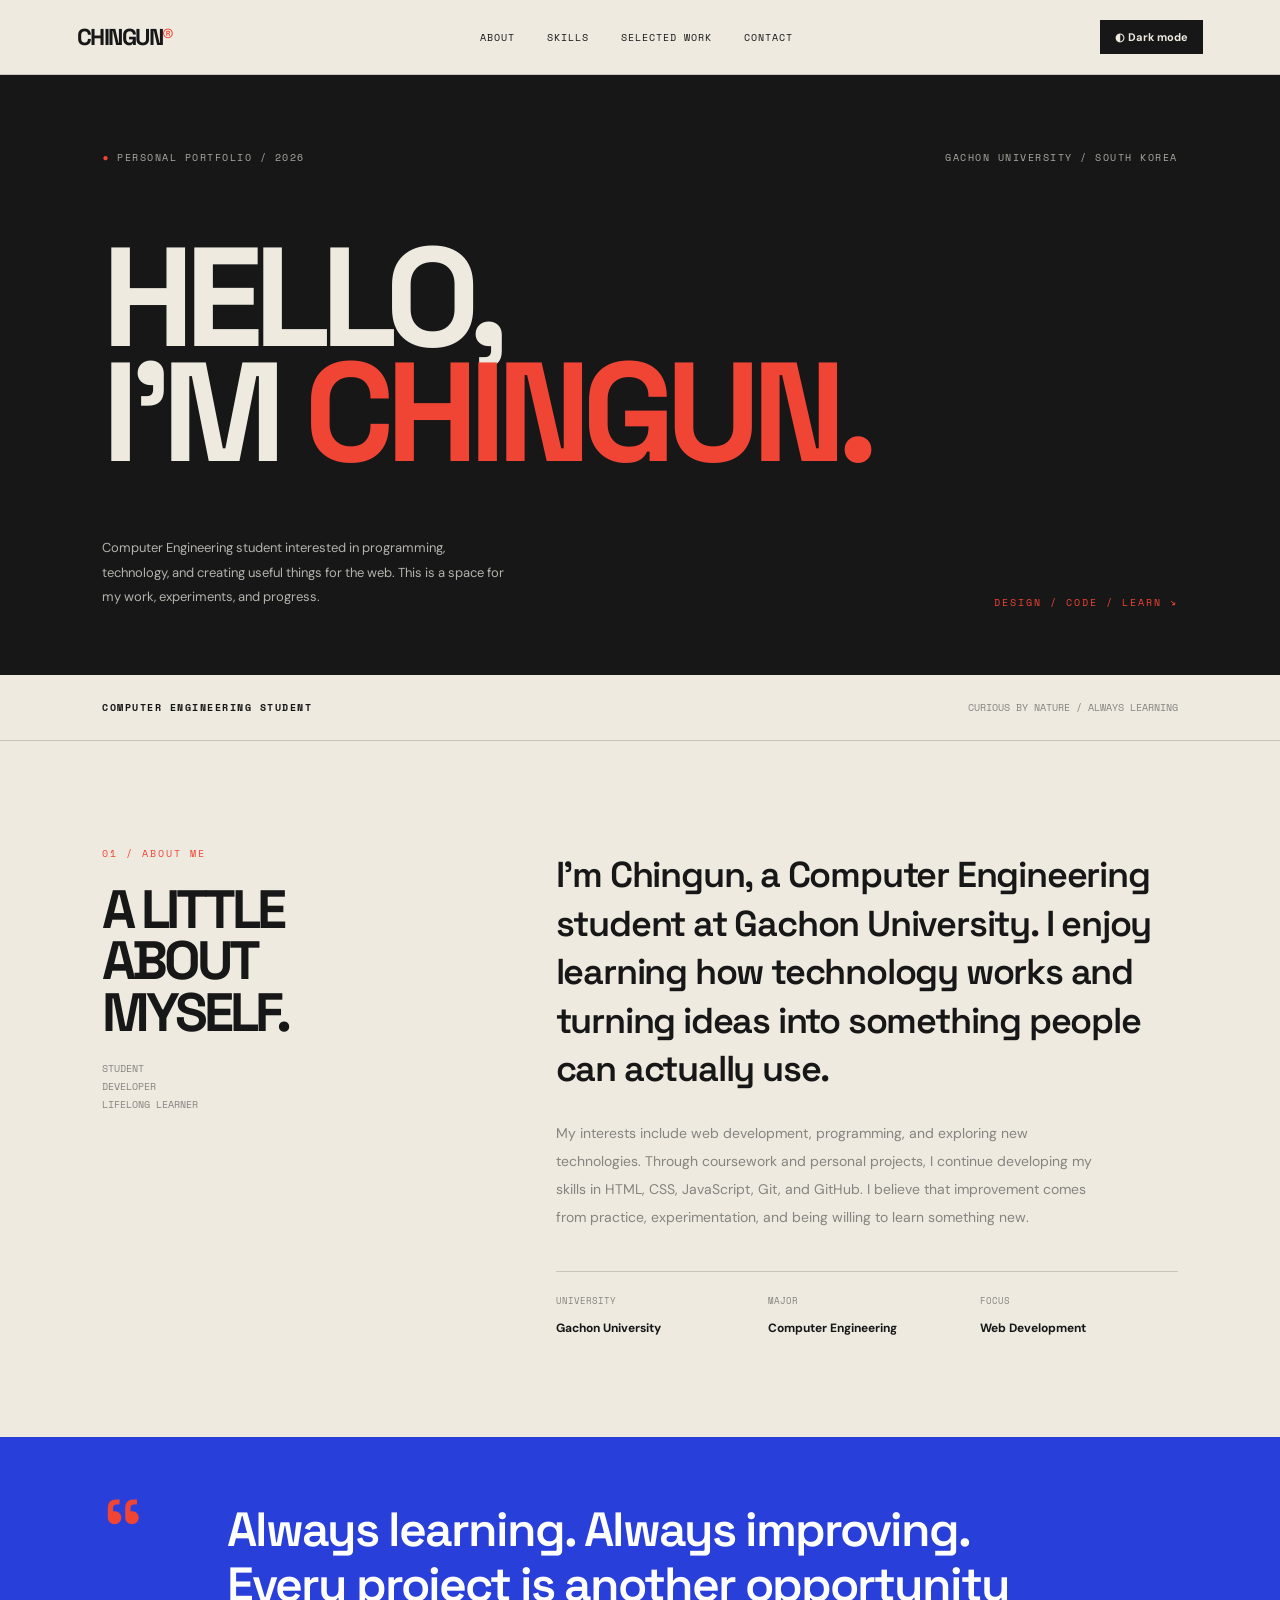
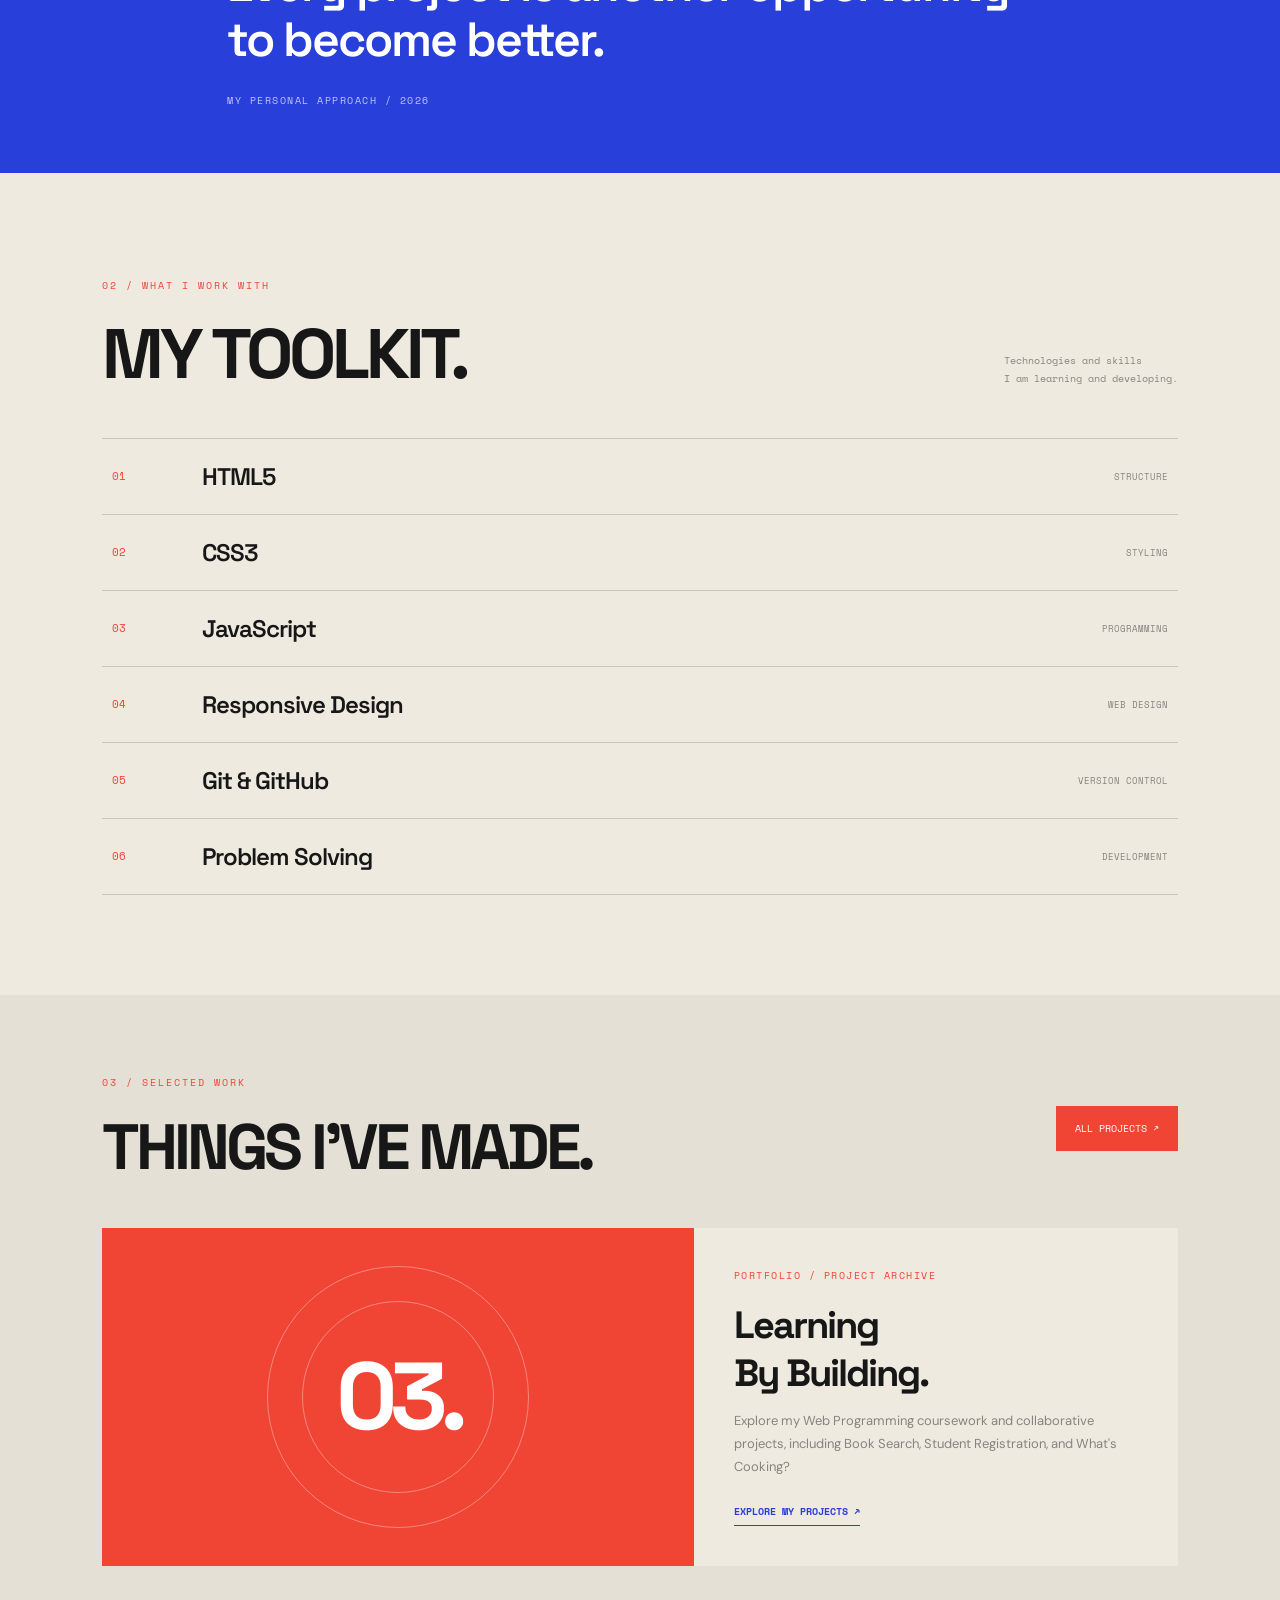
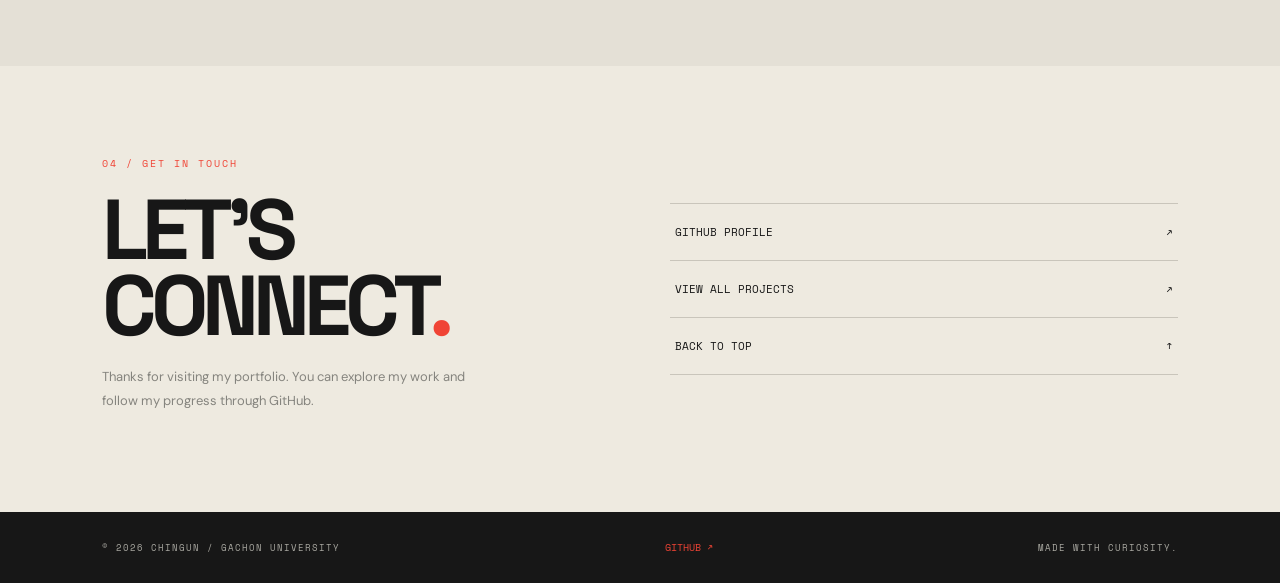
==== commit 942af2fe: "Update index.html" ====
--- a/index.html
+++ b/index.html
@@ -4,60 +4,47 @@
 <head>
   <meta charset="UTF-8">
   <meta name="viewport" content="width=device-width, initial-scale=1.0">
-  <meta name="description" content="Chingun's personal portfolio and web development projects.">
-  <title>Chingun — Creative Developer</title>
+  <meta name="description" content="Chingun — Computer Engineering student and web developer at Gachon University.">
+  <title>Chingun — Personal Portfolio</title>
 
   <script src="script.js" defer></script>
 
   <link rel="preconnect" href="https://fonts.googleapis.com">
   <link rel="preconnect" href="https://fonts.gstatic.com" crossorigin>
-  <link href="https://fonts.googleapis.com/css2?family=DM+Sans:wght@400;500;600;700;800&family=Space+Grotesk:wght@400;500;600;700&display=swap" rel="stylesheet">
+  <link href="https://fonts.googleapis.com/css2?family=DM+Sans:wght@400;500;600;700;800&family=Space+Mono:wght@400;700&family=Space+Grotesk:wght@400;500;600;700&display=swap" rel="stylesheet">
 
   <style>
     :root {
-      color-scheme: light;
-      --bg: #f4f3ed;
-      --surface: #ffffff;
-      --surface-alt: #e9e9df;
-      --text: #171916;
-      --muted: #777a70;
-      --accent: #c4f044;
-      --accent-dark: #a5d42e;
-      --line: #d8d9cf;
-      --header: rgba(244, 243, 237, .92);
-      --shadow: 0 18px 45px rgba(20, 25, 15, .08);
-    }
-
-    body.dark-mode {
-      color-scheme: dark;
-      --bg: #171a16;
-      --surface: #222720;
-      --surface-alt: #2b3228;
-      --text: #f1f3e9;
-      --muted: #a5ad9b;
-      --accent: #c4f044;
-      --accent-dark: #d2ff60;
-      --line: #3a4236;
-      --header: rgba(23, 26, 22, .92);
-      --shadow: 0 18px 45px rgba(0, 0, 0, .25);
+      --paper: #eeeae0;
+      --ink: #171717;
+      --red: #f04435;
+      --blue: #293fda;
+      --grey: #85847e;
+      --line: #c9c5bb;
+      --white: #fffdf7;
+      --card: #e4e0d6;
     }
 
     * {
       box-sizing: border-box;
-    }
-
-    html {
       scroll-behavior: smooth;
-      scroll-padding-top: 100px;
     }
 
     body {
       margin: 0;
-      background: var(--bg);
-      color: var(--text);
+      background: var(--paper);
+      color: var(--ink);
       font-family: 'DM Sans', sans-serif;
-      line-height: 1.6;
-      transition: background .3s ease, color .3s ease;
+      transition: background .25s, color .25s;
+    }
+
+    body.dark-mode {
+      --paper: #191919;
+      --ink: #f4f0e7;
+      --grey: #aaa69c;
+      --line: #45433e;
+      --white: #242424;
+      --card: #292929;
     }
 
     a {
@@ -66,926 +53,672 @@
     }
 
     button {
-      font: inherit;
-    }
-
-    a:focus-visible,
-    button:focus-visible {
-      outline: 3px solid var(--accent-dark);
-      outline-offset: 4px;
-    }
-
-    ::selection {
-      background: var(--accent);
-      color: #171916;
-    }
-
-    .container {
-      width: min(1180px, calc(100% - 80px));
-      margin: 0 auto;
-    }
-
-    .top-note {
-      padding: 9px 0;
-      background: var(--accent);
-      color: #171916;
-      text-align: center;
-      font-size: 10px;
-      font-weight: 800;
-      letter-spacing: 2px;
-      text-transform: uppercase;
-    }
-
-    header {
-      position: sticky;
-      top: 0;
-      z-index: 100;
-      background: var(--header);
-      backdrop-filter: blur(16px);
+      font-family: inherit;
+    }
+
+    .site {
+      width: min(1440px, 100%);
+      margin: auto;
+      overflow: hidden;
+    }
+
+    /* Navigation */
+
+    .topbar {
+      min-height: 75px;
+      padding: 0 6%;
+      display: flex;
+      justify-content: space-between;
+      align-items: center;
       border-bottom: 1px solid var(--line);
     }
 
-    .navigation {
-      min-height: 82px;
-      display: flex;
-      align-items: center;
-      justify-content: space-between;
-      gap: 25px;
-    }
-
-    .logo {
+    .brand {
       font-family: 'Space Grotesk', sans-serif;
       font-size: 23px;
       font-weight: 700;
       letter-spacing: -1.5px;
     }
 
-    .logo span {
-      color: #8eaf27;
-    }
-
-    .nav-center {
+    .brand span {
+      color: var(--red);
+    }
+
+    .navigation {
       display: flex;
       align-items: center;
-      gap: 34px;
-    }
-
-    .nav-center a {
-      color: var(--muted);
+      gap: 32px;
+    }
+
+    .navigation a {
+      font-family: 'Space Mono', monospace;
+      font-size: 10px;
+      text-transform: uppercase;
+      letter-spacing: 1px;
+      transition: color .2s;
+    }
+
+    .navigation a:hover {
+      color: var(--red);
+    }
+
+    .theme-toggle {
+      background: var(--ink);
+      color: var(--paper);
+      border: 0;
+      padding: 10px 15px;
+      cursor: pointer;
+      font-size: 11px;
+      font-weight: 700;
+    }
+
+    /* Hero */
+
+    .hero {
+      background: var(--ink);
+      color: var(--paper);
+      padding: 75px 8% 65px;
+      position: relative;
+    }
+
+    .hero-top {
+      display: flex;
+      justify-content: space-between;
+      align-items: center;
+      margin-bottom: 75px;
+    }
+
+    .hero-label,
+    .hero-date {
+      font-family: 'Space Mono', monospace;
+      font-size: 10px;
+      letter-spacing: 1.5px;
+      color: #aaa9a2;
+      text-transform: uppercase;
+    }
+
+    .hero-label span {
+      color: var(--red);
+    }
+
+    .hero h1 {
+      font-family: 'Space Grotesk', sans-serif;
+      font-size: clamp(65px, 11vw, 150px);
+      font-weight: 700;
+      letter-spacing: -9px;
+      line-height: .82;
+      text-transform: uppercase;
+      margin: 0;
+    }
+
+    .hero h1 .red {
+      color: var(--red);
+    }
+
+    .hero-bottom {
+      display: flex;
+      justify-content: space-between;
+      align-items: flex-end;
+      margin-top: 65px;
+      gap: 30px;
+    }
+
+    .hero-bottom p {
+      max-width: 410px;
+      color: #b3b2ac;
+      line-height: 1.9;
+      font-size: 13px;
+      margin: 0;
+    }
+
+    .hero-mark {
+      font-family: 'Space Mono', monospace;
+      font-size: 10px;
+      color: var(--red);
+      letter-spacing: 2px;
+      white-space: nowrap;
+    }
+
+    /* Intro strip */
+
+    .intro-strip {
+      padding: 25px 8%;
+      display: flex;
+      justify-content: space-between;
+      align-items: center;
+      border-bottom: 1px solid var(--line);
+    }
+
+    .intro-strip strong {
+      font-family: 'Space Mono', monospace;
+      font-size: 10px;
+      letter-spacing: 1.5px;
+    }
+
+    .intro-strip span {
+      font-family: 'Space Mono', monospace;
+      color: var(--grey);
+      font-size: 10px;
+    }
+
+    /* About */
+
+    .about-section {
+      padding: 100px 8%;
+      display: grid;
+      grid-template-columns: .75fr 1.25fr;
+      gap: 80px;
+      align-items: start;
+    }
+
+    .section-label {
+      color: var(--red);
+      font-family: 'Space Mono', monospace;
+      font-size: 10px;
+      letter-spacing: 2px;
+      text-transform: uppercase;
+    }
+
+    .about-left h2 {
+      font-family: 'Space Grotesk', sans-serif;
+      font-size: 54px;
+      letter-spacing: -4px;
+      line-height: .95;
+      margin: 22px 0;
+    }
+
+    .about-left .small-note {
+      color: var(--grey);
+      font-family: 'Space Mono', monospace;
+      font-size: 10px;
+      line-height: 1.8;
+    }
+
+    .about-right {
+      padding-top: 10px;
+    }
+
+    .about-right .lead {
+      font-family: 'Space Grotesk', sans-serif;
+      font-size: clamp(23px, 3vw, 36px);
+      font-weight: 600;
+      letter-spacing: -1.2px;
+      line-height: 1.35;
+      margin: 0 0 25px;
+    }
+
+    .about-right .description {
+      max-width: 550px;
+      color: var(--grey);
+      font-size: 14px;
+      line-height: 2;
+    }
+
+    .about-facts {
+      display: grid;
+      grid-template-columns: repeat(3, 1fr);
+      gap: 15px;
+      margin-top: 40px;
+      border-top: 1px solid var(--line);
+      padding-top: 22px;
+    }
+
+    .fact small {
+      display: block;
+      color: var(--grey);
+      font-family: 'Space Mono', monospace;
+      font-size: 9px;
+      margin-bottom: 9px;
+      text-transform: uppercase;
+    }
+
+    .fact strong {
       font-size: 12px;
       font-weight: 700;
-      transition: color .2s ease;
-    }
-
-    .nav-center a:hover {
-      color: var(--text);
-    }
-
-    .nav-right {
-      display: flex;
+    }
+
+    /* Quote section */
+
+    .statement {
+      background: var(--blue);
+      color: white;
+      padding: 65px 8%;
+      display: grid;
+      grid-template-columns: 100px 1fr;
+      align-items: start;
+      gap: 25px;
+    }
+
+    .statement-mark {
+      font-family: 'Space Grotesk', sans-serif;
+      font-size: 100px;
+      line-height: .7;
+      color: #f04435;
+    }
+
+    .statement blockquote {
+      margin: 0;
+      max-width: 800px;
+      font-family: 'Space Grotesk', sans-serif;
+      font-size: clamp(27px, 4vw, 48px);
+      font-weight: 600;
+      letter-spacing: -2px;
+      line-height: 1.15;
+    }
+
+    .statement p {
+      margin: 25px 0 0;
+      color: rgba(255,255,255,.7);
+      font-family: 'Space Mono', monospace;
+      font-size: 10px;
+      letter-spacing: 1.5px;
+    }
+
+    /* Skills */
+
+    .skills-section {
+      padding: 100px 8%;
+    }
+
+    .skills-heading {
+      display: flex;
+      justify-content: space-between;
+      align-items: flex-end;
+      gap: 20px;
+      margin-bottom: 40px;
+    }
+
+    .skills-heading h2 {
+      font-family: 'Space Grotesk', sans-serif;
+      font-size: clamp(40px, 6vw, 70px);
+      letter-spacing: -4px;
+      margin: 15px 0 0;
+    }
+
+    .skills-heading p {
+      color: var(--grey);
+      font-family: 'Space Mono', monospace;
+      font-size: 10px;
+      line-height: 1.8;
+      max-width: 220px;
+    }
+
+    .skills-table {
+      border-top: 1px solid var(--line);
+    }
+
+    .skill-row {
+      display: grid;
+      grid-template-columns: 70px 1fr 150px;
       align-items: center;
-      gap: 16px;
-    }
-
-    .availability {
-      display: flex;
-      align-items: center;
-      gap: 8px;
-      color: var(--muted);
-      font-size: 10px;
-      font-weight: 700;
-    }
-
-    .availability::before {
-      content: "";
-      width: 7px;
-      height: 7px;
-      border-radius: 50%;
-      background: #91c832;
-    }
-
-    .theme-toggle {
-      width: 38px;
-      height: 38px;
-      display: grid;
-      place-items: center;
-      border: 1px solid var(--line);
-      border-radius: 50%;
-      background: var(--surface);
-      color: var(--text);
-      cursor: pointer;
-      transition: .2s ease;
-    }
-
-    .theme-toggle:hover {
-      background: var(--accent);
-      color: #171916;
-      border-color: var(--accent);
-      transform: rotate(15deg);
-    }
-
-    /* Hero */
-
-    .hero {
-      padding: 105px 0 80px;
-    }
-
-    .hero-topline {
+      gap: 20px;
+      padding: 22px 10px;
+      border-bottom: 1px solid var(--line);
+      transition: background .2s, padding .2s;
+    }
+
+    .skill-row:hover {
+      background: var(--card);
+      padding-left: 20px;
+    }
+
+    .skill-number {
+      color: var(--red);
+      font-family: 'Space Mono', monospace;
+      font-size: 11px;
+    }
+
+    .skill-name {
+      font-family: 'Space Grotesk', sans-serif;
+      font-size: 24px;
+      font-weight: 600;
+      letter-spacing: -1px;
+    }
+
+    .skill-type {
+      color: var(--grey);
+      font-family: 'Space Mono', monospace;
+      font-size: 9px;
+      text-align: right;
+      text-transform: uppercase;
+    }
+
+    /* Selected work */
+
+    .work-section {
+      padding: 75px 8% 100px;
+      background: var(--card);
+    }
+
+    .work-heading {
       display: flex;
       justify-content: space-between;
       align-items: center;
       gap: 20px;
-      margin-bottom: 35px;
-    }
-
-    .eyebrow {
-      color: var(--muted);
-      font-size: 10px;
-      font-weight: 800;
-      letter-spacing: 2.5px;
-      text-transform: uppercase;
-    }
-
-    .hero-date {
-      color: var(--muted);
+      margin-bottom: 40px;
+    }
+
+    .work-heading h2 {
+      font-family: 'Space Grotesk', sans-serif;
+      font-size: clamp(38px, 5vw, 65px);
+      letter-spacing: -4px;
+      margin: 15px 0 0;
+    }
+
+    .all-projects {
+      display: inline-block;
+      background: var(--red);
+      color: white;
+      padding: 15px 19px;
+      font-family: 'Space Mono', monospace;
+      font-size: 10px;
+      transition: .2s;
+      white-space: nowrap;
+    }
+
+    .all-projects:hover {
+      background: var(--ink);
+    }
+
+    .work-feature {
+      display: grid;
+      grid-template-columns: 1.1fr .9fr;
+      min-height: 330px;
+      background: var(--paper);
+    }
+
+    .work-art {
+      background: var(--red);
+      color: white;
+      display: flex;
+      justify-content: center;
+      align-items: center;
+      position: relative;
+      overflow: hidden;
+      min-height: 300px;
+    }
+
+    .work-art::before,
+    .work-art::after {
+      content: "";
+      position: absolute;
+      border: 1px solid rgba(255,255,255,.35);
+      border-radius: 50%;
+    }
+
+    .work-art::before {
+      width: 260px;
+      height: 260px;
+    }
+
+    .work-art::after {
+      width: 190px;
+      height: 190px;
+    }
+
+    .work-art strong {
+      position: relative;
+      z-index: 1;
+      font-family: 'Space Grotesk', sans-serif;
+      font-size: 95px;
+      letter-spacing: -8px;
+    }
+
+    .work-info {
+      padding: 40px;
+      display: flex;
+      flex-direction: column;
+      justify-content: center;
+    }
+
+    .work-info small {
+      color: var(--red);
+      font-family: 'Space Mono', monospace;
+      font-size: 10px;
+      letter-spacing: 1.5px;
+    }
+
+    .work-info h3 {
+      font-family: 'Space Grotesk', sans-serif;
+      font-size: 38px;
+      letter-spacing: -2px;
+      margin: 18px 0 12px;
+    }
+
+    .work-info p {
+      color: var(--grey);
+      font-size: 13px;
+      line-height: 1.8;
+      margin: 0 0 25px;
+    }
+
+    .text-link {
+      width: fit-content;
+      color: var(--blue);
+      font-family: 'Space Mono', monospace;
       font-size: 10px;
       font-weight: 700;
-      letter-spacing: 1px;
-    }
-
-    .hero h1 {
-      margin: 0;
-      font-family: 'Space Grotesk', sans-serif;
-      font-size: clamp(76px, 12.5vw, 165px);
-      font-weight: 700;
-      letter-spacing: -11px;
-      line-height: .84;
-      text-transform: uppercase;
-    }
-
-    .hero h1 .outline {
-      color: transparent;
-      -webkit-text-stroke: 1.5px var(--text);
-    }
-
-    .hero h1 .highlight {
-      display: inline-block;
-      padding: 0 13px 5px;
-      background: var(--accent);
-      color: #171916;
-      transform: rotate(-2deg);
-    }
-
-    .hero-bottom {
+      border-bottom: 1px solid var(--blue);
+      padding-bottom: 6px;
+    }
+
+    .text-link:hover {
+      color: var(--red);
+      border-color: var(--red);
+    }
+
+    /* Contact */
+
+    .contact-section {
+      padding: 85px 8%;
       display: grid;
       grid-template-columns: 1fr 1fr;
-      align-items: end;
-      gap: 50px;
-      margin-top: 65px;
-    }
-
-    .hero-description {
-      max-width: 450px;
-      color: var(--muted);
-      font-size: 15px;
-      line-height: 1.9;
-    }
-
-    .hero-description strong {
-      color: var(--text);
-    }
-
-    .hero-actions {
-      display: flex;
+      gap: 60px;
       align-items: center;
-      justify-content: flex-end;
-      flex-wrap: wrap;
-      gap: 14px;
-    }
-
-    .button {
-      min-height: 50px;
-      display: inline-flex;
-      align-items: center;
-      justify-content: center;
-      gap: 25px;
-      padding: 0 21px;
-      border: 1px solid var(--text);
-      border-radius: 3px;
-      font-size: 11px;
-      font-weight: 800;
-      letter-spacing: .5px;
-      transition: .2s ease;
-    }
-
-    .button-primary {
-      background: var(--text);
-      color: var(--bg);
-    }
-
-    .button-primary:hover {
-      background: var(--accent);
-      border-color: var(--accent);
-      color: #171916;
-      transform: translateY(-3px);
-    }
-
-    .button-secondary {
-      background: transparent;
-      color: var(--text);
-    }
-
-    .button-secondary:hover {
-      background: var(--surface-alt);
-      transform: translateY(-3px);
-    }
-
-    .button span {
-      font-size: 17px;
-    }
-
-    /* Marquee-style strip */
-
-    .ticker {
-      overflow: hidden;
-      padding: 17px 0;
-      background: var(--text);
-      color: var(--bg);
-      transform: rotate(-1deg) scale(1.02);
-    }
-
-    .ticker-content {
-      display: flex;
-      justify-content: space-around;
-      align-items: center;
-      gap: 30px;
-      white-space: nowrap;
-      font-family: 'Space Grotesk', sans-serif;
-      font-size: 14px;
-      font-weight: 700;
-      letter-spacing: 2px;
-      text-transform: uppercase;
-    }
-
-    .ticker-content span:nth-child(even) {
-      color: var(--accent);
-    }
-
-    /* About */
-
-    .section {
-      padding: 120px 0;
-    }
-
-    .section-heading {
-      display: flex;
-      justify-content: space-between;
-      align-items: start;
-      gap: 30px;
-      margin-bottom: 55px;
-    }
-
-    .section-index {
-      color: var(--muted);
-      font-size: 11px;
-      font-weight: 800;
-      letter-spacing: 2px;
-    }
-
-    .section-title {
-      max-width: 700px;
-      margin: 0;
-      font-family: 'Space Grotesk', sans-serif;
-      font-size: clamp(43px, 6vw, 75px);
-      line-height: .98;
-      letter-spacing: -4px;
-    }
-
-    .section-title span {
-      color: #91af32;
-    }
-
-    .about-layout {
-      display: grid;
-      grid-template-columns: .85fr 1.15fr;
-      gap: 80px;
-      align-items: start;
-    }
-
-    .about-card {
-      min-height: 330px;
-      padding: 30px;
-      display: flex;
-      flex-direction: column;
-      justify-content: space-between;
-      background: var(--accent);
-      color: #171916;
-      border-radius: 4px;
-      transform: rotate(-2deg);
-    }
-
-    .about-card-label {
-      font-size: 10px;
-      font-weight: 800;
-      letter-spacing: 2px;
-    }
-
-    .about-card-initial {
-      font-family: 'Space Grotesk', sans-serif;
-      font-size: 145px;
-      font-weight: 700;
-      letter-spacing: -15px;
-      line-height: .8;
-    }
-
-    .about-card-footer {
-      display: flex;
-      justify-content: space-between;
-      font-size: 10px;
-      font-weight: 800;
-    }
-
-    .about-content {
-      padding-top: 5px;
-    }
-
-    .about-content p {
-      margin: 0 0 22px;
-      color: var(--muted);
-      font-size: 15px;
-      line-height: 2;
-    }
-
-    .about-content p strong {
-      color: var(--text);
-    }
-
-    .about-quote {
-      margin-top: 35px;
-      padding: 20px 0 20px 22px;
-      border-left: 3px solid var(--accent-dark);
-      font-family: 'Space Grotesk', sans-serif;
-      font-size: 23px;
-      font-weight: 600;
-      line-height: 1.35;
-    }
-
-    /* Facts */
-
-    .facts {
-      display: grid;
-      grid-template-columns: repeat(3, 1fr);
-      border-top: 1px solid var(--line);
-      border-bottom: 1px solid var(--line);
-    }
-
-    .fact {
-      padding: 27px 25px;
-      border-right: 1px solid var(--line);
-    }
-
-    .fact:first-child {
-      padding-left: 0;
-    }
-
-    .fact:last-child {
-      border: 0;
-    }
-
-    .fact span {
-      display: block;
-      margin-bottom: 9px;
-      color: var(--muted);
-      font-size: 9px;
-      font-weight: 800;
-      letter-spacing: 2px;
-    }
-
-    .fact strong {
-      font-family: 'Space Grotesk', sans-serif;
-      font-size: 18px;
-      font-weight: 600;
-    }
-
-    /* Skills */
-
-    .skills-section {
-      padding: 100px 0;
-      background: var(--surface-alt);
-    }
-
-    .skills-intro {
-      display: flex;
-      justify-content: space-between;
-      align-items: end;
-      gap: 30px;
-      margin-bottom: 50px;
-    }
-
-    .skills-intro h2 {
-      max-width: 600px;
-      margin: 0;
+    }
+
+    .contact-section h2 {
       font-family: 'Space Grotesk', sans-serif;
       font-size: clamp(45px, 7vw, 85px);
-      line-height: .95;
-      letter-spacing: -5px;
-    }
-
-    .skills-intro h2 span {
-      color: #8eaf27;
-    }
-
-    .skills-intro p {
-      max-width: 270px;
-      margin: 0;
-      color: var(--muted);
-      font-size: 13px;
-      line-height: 1.8;
-    }
-
-    .skills-grid {
-      display: grid;
-      grid-template-columns: repeat(4, 1fr);
-      gap: 12px;
-    }
-
-    .skill {
-      min-height: 155px;
-      padding: 20px;
-      display: flex;
-      flex-direction: column;
-      justify-content: space-between;
-      background: var(--surface);
-      border: 1px solid var(--line);
-      transition: .25s ease;
-    }
-
-    .skill:hover {
-      background: var(--accent);
-      color: #171916;
-      border-color: var(--accent);
-      transform: translateY(-6px);
-    }
-
-    .skill-number {
-      color: var(--muted);
-      font-size: 10px;
-      font-weight: 700;
-    }
-
-    .skill strong {
-      font-family: 'Space Grotesk', sans-serif;
-      font-size: 19px;
-      font-weight: 700;
-    }
-
-    .skill small {
-      font-size: 10px;
-      color: var(--muted);
-    }
-
-    .skill:hover .skill-number,
-    .skill:hover small {
-      color: #444b32;
-    }
-
-    /* Projects */
-
-    .projects-section {
-      padding: 120px 0;
-    }
-
-    .projects-heading {
-      display: flex;
-      justify-content: space-between;
-      align-items: end;
-      gap: 25px;
-      margin-bottom: 50px;
-    }
-
-    .projects-heading h2 {
-      margin: 0;
-      font-family: 'Space Grotesk', sans-serif;
-      font-size: clamp(48px, 8vw, 95px);
+      line-height: .9;
       letter-spacing: -6px;
-      line-height: .9;
-    }
-
-    .projects-heading h2 span {
-      color: #91af32;
-    }
-
-    .projects-heading p {
-      max-width: 250px;
-      color: var(--muted);
-      font-size: 13px;
-      line-height: 1.8;
-    }
-
-    .project-feature {
-      display: grid;
-      grid-template-columns: 1fr 1fr;
-      min-height: 360px;
-      background: var(--surface);
-      border: 1px solid var(--line);
-      transition: .3s ease;
-    }
-
-    .project-feature:hover {
-      transform: translateY(-5px);
-      box-shadow: var(--shadow);
-    }
-
-    .project-art {
-      min-height: 320px;
-      display: flex;
-      justify-content: center;
-      align-items: center;
-      overflow: hidden;
-      background: var(--accent);
-      color: #171916;
-    }
-
-    .project-art span {
-      font-family: 'Space Grotesk', sans-serif;
-      font-size: clamp(80px, 12vw, 155px);
-      font-weight: 700;
-      letter-spacing: -12px;
-      transform: rotate(-8deg);
-      transition: transform .4s ease;
-    }
-
-    .project-feature:hover .project-art span {
-      transform: rotate(0deg) scale(1.08);
-    }
-
-    .project-info {
-      padding: 45px;
-      display: flex;
-      flex-direction: column;
-      justify-content: center;
-      align-items: flex-start;
-    }
-
-    .project-category {
-      color: #8eaf27;
-      font-size: 10px;
-      font-weight: 800;
-      letter-spacing: 2px;
-    }
-
-    .project-info h3 {
-      margin: 18px 0 12px;
-      font-family: 'Space Grotesk', sans-serif;
-      font-size: clamp(27px, 3vw, 40px);
-      letter-spacing: -2px;
-    }
-
-    .project-info p {
-      max-width: 390px;
-      margin: 0 0 28px;
-      color: var(--muted);
+      margin: 20px 0;
+    }
+
+    .contact-section h2 span {
+      color: var(--red);
+    }
+
+    .contact-description {
+      color: var(--grey);
       font-size: 13px;
       line-height: 1.9;
-    }
-
-    .project-link {
-      display: inline-flex;
+      max-width: 370px;
+    }
+
+    .contact-links {
+      display: flex;
+      flex-direction: column;
+      border-top: 1px solid var(--line);
+    }
+
+    .contact-links a {
+      display: flex;
+      justify-content: space-between;
       align-items: center;
-      gap: 25px;
-      padding-bottom: 7px;
-      border-bottom: 1px solid var(--text);
+      padding: 20px 5px;
+      border-bottom: 1px solid var(--line);
+      font-family: 'Space Mono', monospace;
       font-size: 11px;
-      font-weight: 800;
-      transition: gap .2s ease;
-    }
-
-    .project-link:hover {
-      gap: 35px;
-    }
-
-    .all-projects {
+      transition: padding .2s, color .2s;
+    }
+
+    .contact-links a:hover {
+      padding-left: 15px;
+      color: var(--red);
+    }
+
+    /* Footer */
+
+    footer {
+      background: var(--ink);
+      color: white;
+      padding: 28px 8%;
+    }
+
+    .footer-inner {
       display: flex;
       justify-content: space-between;
       align-items: center;
       gap: 20px;
-      margin-top: 20px;
-      padding: 25px 0;
-      border-bottom: 1px solid var(--line);
-    }
-
-    .all-projects span {
-      color: var(--muted);
-      font-size: 12px;
-    }
-
-    .all-projects a {
-      font-size: 12px;
-      font-weight: 800;
-    }
-
-    .all-projects a:hover {
-      color: #8eaf27;
-    }
-
-    /* Footer */
-
-    footer {
-      padding: 65px 0 25px;
-      background: var(--text);
-      color: var(--bg);
-    }
-
-    .footer-top {
-      display: flex;
-      justify-content: space-between;
-      align-items: start;
-      gap: 35px;
-      padding-bottom: 60px;
-    }
-
-    .footer-title {
-      font-family: 'Space Grotesk', sans-serif;
-      font-size: clamp(45px, 8vw, 95px);
-      font-weight: 700;
-      letter-spacing: -7px;
-      line-height: .9;
-    }
-
-    .footer-title span {
-      color: var(--accent);
-    }
-
-    .footer-contact {
-      padding-top: 10px;
-    }
-
-    .footer-contact p {
-      color: #a6ad9f;
-      font-size: 11px;
-    }
-
-    .footer-contact a {
-      display: inline-block;
-      margin-top: 12px;
-      padding-bottom: 5px;
-      border-bottom: 1px solid var(--accent);
-      color: var(--accent);
-      font-size: 12px;
-      font-weight: 800;
-    }
-
-    .footer-bottom {
-      display: flex;
-      justify-content: space-between;
-      gap: 20px;
-      padding-top: 20px;
-      border-top: 1px solid rgba(255,255,255,.18);
-      color: #a6ad9f;
+      flex-wrap: wrap;
+    }
+
+    .footer-inner p {
+      color: #aaa9a2;
+      font-family: 'Space Mono', monospace;
+      font-size: 9px;
+      letter-spacing: 1px;
+      margin: 0;
+    }
+
+    .footer-inner a {
+      color: var(--red);
+      font-family: 'Space Mono', monospace;
       font-size: 10px;
     }
 
     /* Responsive */
 
-    @media (max-width: 850px) {
-      .hero h1 {
-        letter-spacing: -7px;
-      }
-
-      .hero-bottom {
+    @media (max-width: 800px) {
+      .about-section {
         grid-template-columns: 1fr;
-        gap: 25px;
-      }
-
-      .hero-actions {
-        justify-content: flex-start;
-      }
-
-      .about-layout {
-        gap: 45px;
-      }
-
-      .skills-grid {
-        grid-template-columns: repeat(2, 1fr);
-      }
-
-      .project-feature {
+        gap: 35px;
+      }
+
+      .about-left h2 {
+        font-size: 45px;
+      }
+
+      .work-feature {
         grid-template-columns: 1fr;
       }
 
-      .project-art {
+      .work-art {
         min-height: 250px;
       }
+
+      .contact-section {
+        grid-template-columns: 1fr;
+        gap: 35px;
+      }
     }
 
     @media (max-width: 600px) {
-      .container {
-        width: calc(100% - 38px);
-      }
-
-      .top-note {
-        font-size: 8px;
-        letter-spacing: 1px;
+      .topbar {
+        padding: 18px 5%;
+        flex-wrap: wrap;
+        gap: 18px;
       }
 
       .navigation {
-        min-height: 72px;
-        flex-wrap: wrap;
-        padding: 12px 0;
-      }
-
-      .logo {
-        font-size: 20px;
-      }
-
-      .nav-center {
         order: 3;
         width: 100%;
         justify-content: space-between;
+        gap: 12px;
+      }
+
+      .navigation a {
+        font-size: 9px;
+      }
+
+      .hero {
+        padding: 55px 7% 45px;
+      }
+
+      .hero-top {
+        margin-bottom: 55px;
+      }
+
+      .hero h1 {
+        font-size: 18vw;
+        letter-spacing: -5px;
+      }
+
+      .hero-bottom {
+        flex-direction: column;
+        align-items: flex-start;
+        margin-top: 45px;
+      }
+
+      .intro-strip {
+        padding: 22px 7%;
+        gap: 15px;
+      }
+
+      .intro-strip strong,
+      .intro-strip span {
+        font-size: 8px;
+      }
+
+      .about-section,
+      .skills-section,
+      .contact-section {
+        padding: 65px 7%;
+      }
+
+      .about-facts {
+        grid-template-columns: 1fr;
+        gap: 20px;
+      }
+
+      .statement {
+        grid-template-columns: 1fr;
         gap: 10px;
-        padding: 12px 0 3px;
-        border-top: 1px solid var(--line);
-      }
-
-      .nav-center a {
-        font-size: 11px;
-      }
-
-      .availability {
-        display: none;
-      }
-
-      .hero {
-        padding: 75px 0 65px;
-      }
-
-      .hero-topline {
+        padding: 45px 7%;
+      }
+
+      .statement-mark {
+        font-size: 65px;
+      }
+
+      .skills-heading {
         align-items: flex-start;
         flex-direction: column;
+      }
+
+      .skill-row {
+        grid-template-columns: 35px 1fr;
         gap: 10px;
       }
 
-      .hero h1 {
-        font-size: clamp(65px, 16vw, 105px);
-        letter-spacing: -5px;
-      }
-
-      .hero-bottom {
-        margin-top: 40px;
-      }
-
-      .hero-description {
-        font-size: 14px;
-      }
-
-      .hero-actions {
-        align-items: stretch;
-        flex-direction: column;
-      }
-
-      .button {
-        width: 100%;
-      }
-
-      .ticker-content {
-        justify-content: flex-start;
-        gap: 25px;
-        font-size: 11px;
-      }
-
-      .section {
-        padding: 80px 0;
-      }
-
-      .section-heading {
-        flex-direction: column;
-        margin-bottom: 35px;
-      }
-
-      .section-title {
-        font-size: 49px;
-        letter-spacing: -3px;
-      }
-
-      .about-layout {
-        grid-template-columns: 1fr;
-        gap: 45px;
-      }
-
-      .about-card {
-        min-height: 260px;
-      }
-
-      .about-card-initial {
-        font-size: 115px;
-      }
-
-      .about-quote {
+      .skill-name {
         font-size: 20px;
       }
 
-      .facts {
-        grid-template-columns: 1fr;
-      }
-
-      .fact,
-      .fact:first-child {
-        padding: 20px 0;
-        border-right: 0;
-        border-bottom: 1px solid var(--line);
-      }
-
-      .fact:last-child {
-        border-bottom: 0;
-      }
-
-      .skills-section {
-        padding: 75px 0;
-      }
-
-      .skills-intro {
+      .skill-type {
+        display: none;
+      }
+
+      .work-section {
+        padding: 60px 7%;
+      }
+
+      .work-heading {
         align-items: flex-start;
         flex-direction: column;
-        margin-bottom: 30px;
-      }
-
-      .skills-intro h2 {
-        font-size: 53px;
-        letter-spacing: -3px;
-      }
-
-      .skills-grid {
-        gap: 8px;
-      }
-
-      .skill {
-        min-height: 125px;
-        padding: 14px;
-      }
-
-      .skill strong {
-        font-size: 16px;
-      }
-
-      .projects-section {
-        padding: 80px 0;
-      }
-
-      .projects-heading {
-        align-items: flex-start;
-        flex-direction: column;
-        margin-bottom: 30px;
-      }
-
-      .projects-heading h2 {
+      }
+
+      .work-info {
+        padding: 30px 25px;
+      }
+
+      .contact-section h2 {
         font-size: 60px;
-        letter-spacing: -4px;
-      }
-
-      .project-art {
-        min-height: 210px;
-      }
-
-      .project-info {
-        padding: 28px;
-      }
-
-      .project-info h3 {
-        font-size: 30px;
-      }
-
-      .all-projects {
-        align-items: flex-start;
-        flex-direction: column;
-      }
-
-      .footer-top {
-        flex-direction: column;
-        padding-bottom: 40px;
-      }
-
-      .footer-title {
-        font-size: 65px;
-        letter-spacing: -5px;
-      }
-
-      .footer-bottom {
-        align-items: flex-start;
-        flex-direction: column;
-        gap: 8px;
-      }
-    }
-
-    @media (prefers-reduced-motion: reduce) {
-      html {
-        scroll-behavior: auto;
-      }
-
-      *,
-      *::before,
-      *::after {
-        transition-duration: .01ms !important;
-        animation-duration: .01ms !important;
+      }
+
+      footer {
+        padding: 25px 7%;
       }
     }
   </style>
@@ -993,269 +726,304 @@
 
 <body>
 
-  <div class="top-note">
-    Computer Engineering Student · Gachon University · 2026
-  </div>
-
-  <header>
-    <nav class="navigation container" aria-label="Main navigation">
-      <a href="index.html" class="logo">chingun<span>.</span></a>
-
-      <div class="nav-center">
-        <a href="#about">About</a>
-        <a href="#skills">Skills</a>
-        <a href="#projects">Projects</a>
+<div class="site">
+
+  <!-- Navigation -->
+
+  <header class="topbar">
+
+    <a href="index.html" class="brand">CHINGUN<span>®</span></a>
+
+    <nav class="navigation" aria-label="Main navigation">
+      <a href="#about">About</a>
+      <a href="#skills">Skills</a>
+      <a href="projects.html">Selected work</a>
+      <a href="#contact">Contact</a>
+    </nav>
+
+    <button class="theme-toggle" id="theme-toggle" type="button"
+      aria-label="Switch theme" aria-pressed="false">
+      <span id="theme-icon">◐</span>
+      <span id="theme-label">Theme</span>
+    </button>
+
+  </header>
+
+  <main>
+
+    <!-- Hero -->
+
+    <section class="hero" id="home">
+
+      <div class="hero-top">
+        <div class="hero-label"><span>●</span> PERSONAL PORTFOLIO / 2026</div>
+        <div class="hero-date">GACHON UNIVERSITY / SOUTH KOREA</div>
       </div>
 
-      <div class="nav-right">
-        <span class="availability">Currently learning</span>
-        <button class="theme-toggle" id="theme-toggle"
-          type="button" aria-label="Switch to dark mode" aria-pressed="false">
-          <span id="theme-icon">☾</span>
-          <span id="theme-label" hidden>Dark mode</span>
-        </button>
+      <h1>
+        HELLO,<br>
+        I'M <span class="red">CHINGUN.</span>
+      </h1>
+
+      <div class="hero-bottom">
+        <p>
+          Computer Engineering student interested in programming,
+          technology, and creating useful things for the web.
+          This is a space for my work, experiments, and progress.
+        </p>
+
+        <div class="hero-mark">DESIGN / CODE / LEARN ↘</div>
       </div>
-    </nav>
-  </header>
-
-  <main>
-
-    <section class="hero container">
-      <div class="hero-topline">
-        <span class="eyebrow">Portfolio / Introduction</span>
-        <span class="hero-date">BASED IN SOUTH KOREA · 2026</span>
-      </div>
-
-      <h1>
-        HELLO<span class="outline">.</span><br>
-        I'M<br>
-        <span class="highlight">CHINGUN</span>
-      </h1>
-
-      <div class="hero-bottom">
-        <p class="hero-description">
-          I'm a <strong>Computer Engineering student</strong> at Gachon University.
-          I enjoy learning how technology works, building websites,
-          and turning ideas into useful digital experiences.
-        </p>
-
-        <div class="hero-actions">
-          <a href="projects.html" class="button button-primary">
-            EXPLORE MY WORK <span>↗</span>
-          </a>
-
-          <a href="https://github.com/aidy40"
-             class="button button-secondary"
-             target="_blank"
-             rel="noopener noreferrer">
-            GITHUB PROFILE <span>↗</span>
-          </a>
-        </div>
-      </div>
+
     </section>
 
-    <div class="ticker" aria-label="Interests">
-      <div class="ticker-content">
-        <span>CREATIVE THINKING</span>
-        <span>✳</span>
-        <span>WEB DEVELOPMENT</span>
-        <span>✳</span>
-        <span>CONTINUOUS LEARNING</span>
-        <span>✳</span>
-        <span>PROBLEM SOLVING</span>
-      </div>
+    <!-- Intro strip -->
+
+    <div class="intro-strip">
+      <strong>COMPUTER ENGINEERING STUDENT</strong>
+      <span>CURIOUS BY NATURE / ALWAYS LEARNING</span>
     </div>
 
-    <section class="section container" id="about">
-      <div class="section-heading">
-        <span class="section-index">01 / ABOUT</span>
-        <h2 class="section-title">
-          A student with a curiosity for <span>technology.</span>
-        </h2>
-      </div>
-
-      <div class="about-layout">
-        <div class="about-card">
-          <span class="about-card-label">A LITTLE INTRODUCTION</span>
-          <span class="about-card-initial">C.</span>
-          <div class="about-card-footer">
-            <span>CHINGUN</span>
-            <span>2026 ©</span>
-          </div>
-        </div>
-
-        <div class="about-content">
-          <p>
-            I am a Computer Engineering student at
-            <strong>Gachon University</strong> with an interest in programming,
-            technology, and web development.
-          </p>
-
-          <p>
-            During my studies, I have been learning how to create
-            interactive and responsive websites using HTML, CSS,
-            and JavaScript. I also practice using Git and GitHub
-            to manage and share my work.
-          </p>
-
-          <p>
-            I enjoy exploring new ideas, solving problems, and
-            improving my technical skills through hands-on projects.
-          </p>
-
-          <div class="about-quote">
-            "Always learning. Always improving."
-          </div>
-        </div>
-      </div>
-    </section>
-
-    <section class="container">
-      <div class="facts">
-        <div class="fact">
-          <span>EDUCATION</span>
-          <strong>Gachon University</strong>
-        </div>
-
-        <div class="fact">
-          <span>FIELD OF STUDY</span>
-          <strong>Computer Engineering</strong>
-        </div>
-
-        <div class="fact">
-          <span>MAIN INTEREST</span>
-          <strong>Web Development</strong>
-        </div>
-      </div>
-    </section>
-
-    <section class="skills-section" id="skills">
-      <div class="container">
-        <div class="skills-intro">
-          <h2>
-            My current<br>
-            <span>toolbox.</span>
-          </h2>
-
-          <p>
-            A collection of technologies and skills
-            I have been exploring throughout my studies.
-          </p>
-        </div>
-
-        <div class="skills-grid">
-          <div class="skill">
-            <span class="skill-number">01 / FRONTEND</span>
-            <strong>HTML5</strong>
-            <small>Page structure</small>
-          </div>
-
-          <div class="skill">
-            <span class="skill-number">02 / FRONTEND</span>
-            <strong>CSS3</strong>
-            <small>Visual design</small>
-          </div>
-
-          <div class="skill">
-            <span class="skill-number">03 / PROGRAMMING</span>
-            <strong>JavaScript</strong>
-            <small>Interactive websites</small>
-          </div>
-
-          <div class="skill">
-            <span class="skill-number">04 / DESIGN</span>
-            <strong>Responsive UI</strong>
-            <small>Mobile-friendly layouts</small>
-          </div>
-
-          <div class="skill">
-            <span class="skill-number">05 / VERSION CONTROL</span>
-            <strong>Git</strong>
-            <small>Tracking changes</small>
-          </div>
-
-          <div class="skill">
-            <span class="skill-number">06 / DEVELOPMENT</span>
-            <strong>GitHub</strong>
-            <small>Sharing projects</small>
-          </div>
-
-          <div class="skill">
-            <span class="skill-number">07 / WEB</span>
-            <strong>Web Development</strong>
-            <small>Building websites</small>
-          </div>
-
-          <div class="skill">
-            <span class="skill-number">08 / THINKING</span>
-            <strong>Problem Solving</strong>
-            <small>Learning by doing</small>
-          </div>
-        </div>
-      </div>
-    </section>
-
-    <section class="projects-section container" id="projects">
-      <div class="projects-heading">
-        <h2>Selected<br><span>projects.</span></h2>
-
-        <p>
-          Coursework, experiments, and collaborative work
-          from my web programming journey.
+    <!-- About -->
+
+    <section class="about-section" id="about">
+
+      <div class="about-left">
+        <span class="section-label">01 / ABOUT ME</span>
+
+        <h2>A LITTLE<br>ABOUT<br>MYSELF.</h2>
+
+        <p class="small-note">
+          STUDENT<br>
+          DEVELOPER<br>
+          LIFELONG LEARNER
         </p>
       </div>
 
-      <a href="projects.html" class="project-feature">
-        <div class="project-art">
-          <span>WORK.</span>
+      <div class="about-right">
+
+        <p class="lead">
+          I'm Chingun, a Computer Engineering student at Gachon University.
+          I enjoy learning how technology works and turning ideas into
+          something people can actually use.
+        </p>
+
+        <p class="description">
+          My interests include web development, programming, and exploring
+          new technologies. Through coursework and personal projects,
+          I continue developing my skills in HTML, CSS, JavaScript,
+          Git, and GitHub.
+
+          I believe that improvement comes from practice, experimentation,
+          and being willing to learn something new.
+        </p>
+
+        <div class="about-facts">
+
+          <div class="fact">
+            <small>UNIVERSITY</small>
+            <strong>Gachon University</strong>
+          </div>
+
+          <div class="fact">
+            <small>MAJOR</small>
+            <strong>Computer Engineering</strong>
+          </div>
+
+          <div class="fact">
+            <small>FOCUS</small>
+            <strong>Web Development</strong>
+          </div>
+
         </div>
 
-        <div class="project-info">
-          <span class="project-category">WEB PROGRAMMING / COURSEWORK</span>
-          <h3>Projects & Assignments</h3>
+      </div>
+
+    </section>
+
+    <!-- Personal statement -->
+
+    <section class="statement">
+
+      <div class="statement-mark">“</div>
+
+      <div>
+        <blockquote>
+          Always learning. Always improving.
+          Every project is another opportunity to become better.
+        </blockquote>
+
+        <p>MY PERSONAL APPROACH / 2026</p>
+      </div>
+
+    </section>
+
+    <!-- Skills -->
+
+    <section class="skills-section" id="skills">
+
+      <div class="skills-heading">
+
+        <div>
+          <span class="section-label">02 / WHAT I WORK WITH</span>
+          <h2>MY TOOLKIT.</h2>
+        </div>
+
+        <p>
+          Technologies and skills<br>
+          I am learning and developing.
+        </p>
+
+      </div>
+
+      <div class="skills-table">
+
+        <div class="skill-row">
+          <span class="skill-number">01</span>
+          <span class="skill-name">HTML5</span>
+          <span class="skill-type">STRUCTURE</span>
+        </div>
+
+        <div class="skill-row">
+          <span class="skill-number">02</span>
+          <span class="skill-name">CSS3</span>
+          <span class="skill-type">STYLING</span>
+        </div>
+
+        <div class="skill-row">
+          <span class="skill-number">03</span>
+          <span class="skill-name">JavaScript</span>
+          <span class="skill-type">PROGRAMMING</span>
+        </div>
+
+        <div class="skill-row">
+          <span class="skill-number">04</span>
+          <span class="skill-name">Responsive Design</span>
+          <span class="skill-type">WEB DESIGN</span>
+        </div>
+
+        <div class="skill-row">
+          <span class="skill-number">05</span>
+          <span class="skill-name">Git & GitHub</span>
+          <span class="skill-type">VERSION CONTROL</span>
+        </div>
+
+        <div class="skill-row">
+          <span class="skill-number">06</span>
+          <span class="skill-name">Problem Solving</span>
+          <span class="skill-type">DEVELOPMENT</span>
+        </div>
+
+      </div>
+
+    </section>
+
+    <!-- Selected work -->
+
+    <section class="work-section" id="projects">
+
+      <div class="work-heading">
+
+        <div>
+          <span class="section-label">03 / SELECTED WORK</span>
+          <h2>THINGS I'VE MADE.</h2>
+        </div>
+
+        <a class="all-projects" href="projects.html">
+          ALL PROJECTS ↗
+        </a>
+
+      </div>
+
+      <article class="work-feature">
+
+        <div class="work-art" aria-hidden="true">
+          <strong>03.</strong>
+        </div>
+
+        <div class="work-info">
+
+          <small>PORTFOLIO / PROJECT ARCHIVE</small>
+
+          <h3>Learning<br>By Building.</h3>
+
           <p>
-            Explore my individual exercises, web development
-            experiments, and collaborative projects.
+            Explore my Web Programming coursework and collaborative
+            projects, including Book Search, Student Registration,
+            and What's Cooking?
           </p>
-          <span class="project-link">
-            VIEW ALL PROJECTS <span>↗</span>
-          </span>
+
+          <a class="text-link" href="projects.html">
+            EXPLORE MY PROJECTS ↗
+          </a>
+
         </div>
+
+      </article>
+
+    </section>
+
+    <!-- Contact -->
+
+    <section class="contact-section" id="contact">
+
+      <div>
+        <span class="section-label">04 / GET IN TOUCH</span>
+
+        <h2>LET'S<br>CONNECT<span>.</span></h2>
+
+        <p class="contact-description">
+          Thanks for visiting my portfolio. You can explore my work
+          and follow my progress through GitHub.
+        </p>
+      </div>
+
+      <div class="contact-links">
+
+        <a href="https://github.com/aidy40"
+          target="_blank"
+          rel="noopener noreferrer">
+          <span>GITHUB PROFILE</span>
+          <span>↗</span>
+        </a>
+
+        <a href="projects.html">
+          <span>VIEW ALL PROJECTS</span>
+          <span>↗</span>
+        </a>
+
+        <a href="#home">
+          <span>BACK TO TOP</span>
+          <span>↑</span>
+        </a>
+
+      </div>
+
+    </section>
+
+  </main>
+
+  <!-- Footer -->
+
+  <footer>
+
+    <div class="footer-inner">
+
+      <p>© <span id="current-year">2026</span> CHINGUN / GACHON UNIVERSITY</p>
+
+      <a href="https://github.com/aidy40"
+        target="_blank"
+        rel="noopener noreferrer">
+        GITHUB ↗
       </a>
 
-      <div class="all-projects">
-        <span>Interested in seeing more of my work?</span>
-        <a href="projects.html">DISCOVER ALL PROJECTS ↗</a>
-      </div>
-    </section>
-
-  </main>
-
-  <footer>
-    <div class="container">
-      <div class="footer-top">
-        <div class="footer-title">
-          LET'S<br>
-          KEEP <span>BUILDING.</span>
-        </div>
-
-        <div class="footer-contact">
-          <p>Want to see what I'm working on?</p>
-          <a href="https://github.com/aidy40"
-             target="_blank"
-             rel="noopener noreferrer">
-            VISIT MY GITHUB ↗
-          </a>
-        </div>
-      </div>
-
-      <div class="footer-bottom">
-        <span>CHINGUN © <span id="current-year">2026</span></span>
-        <span>COMPUTER ENGINEERING / GACHON UNIVERSITY</span>
-        <span>DESIGNED WITH CURIOSITY.</span>
-      </div>
+      <p>MADE WITH CURIOSITY.</p>
+
     </div>
+
   </footer>
+
+</div>
 
 </body>
 </html>
